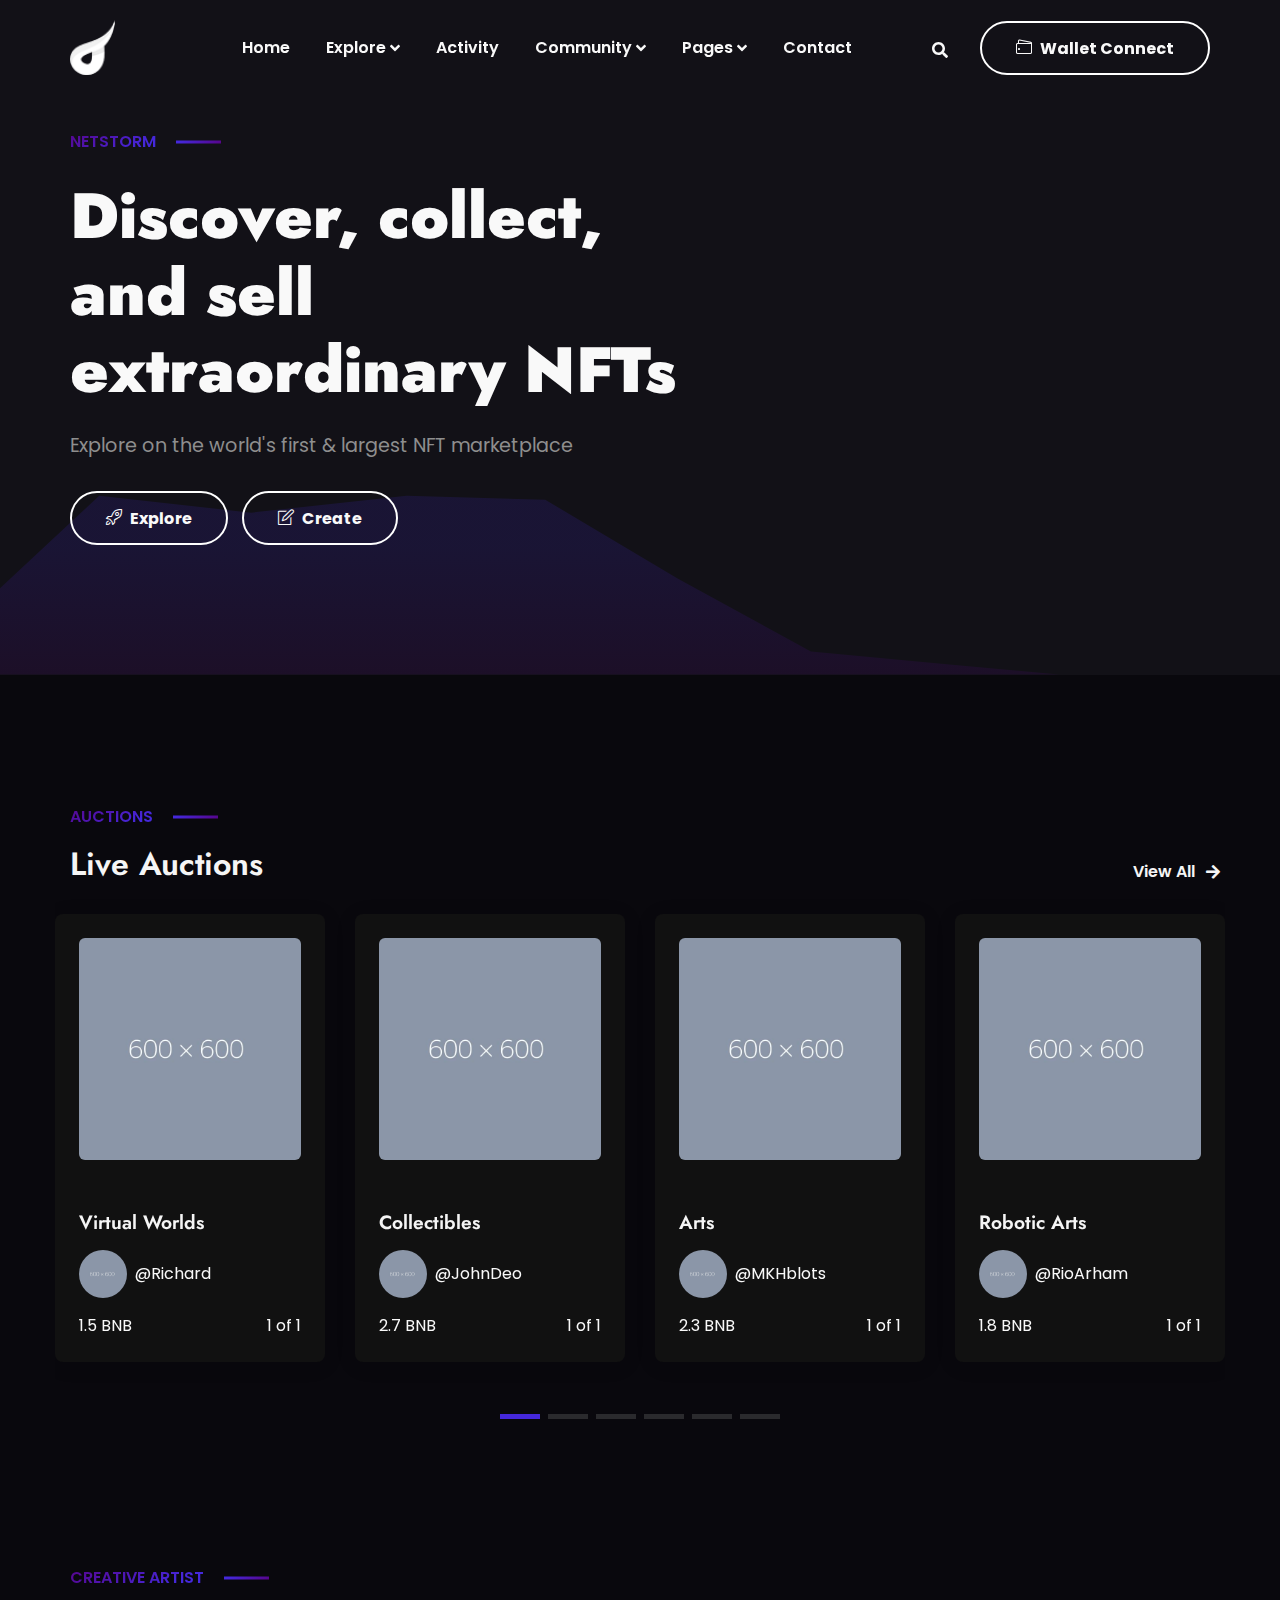
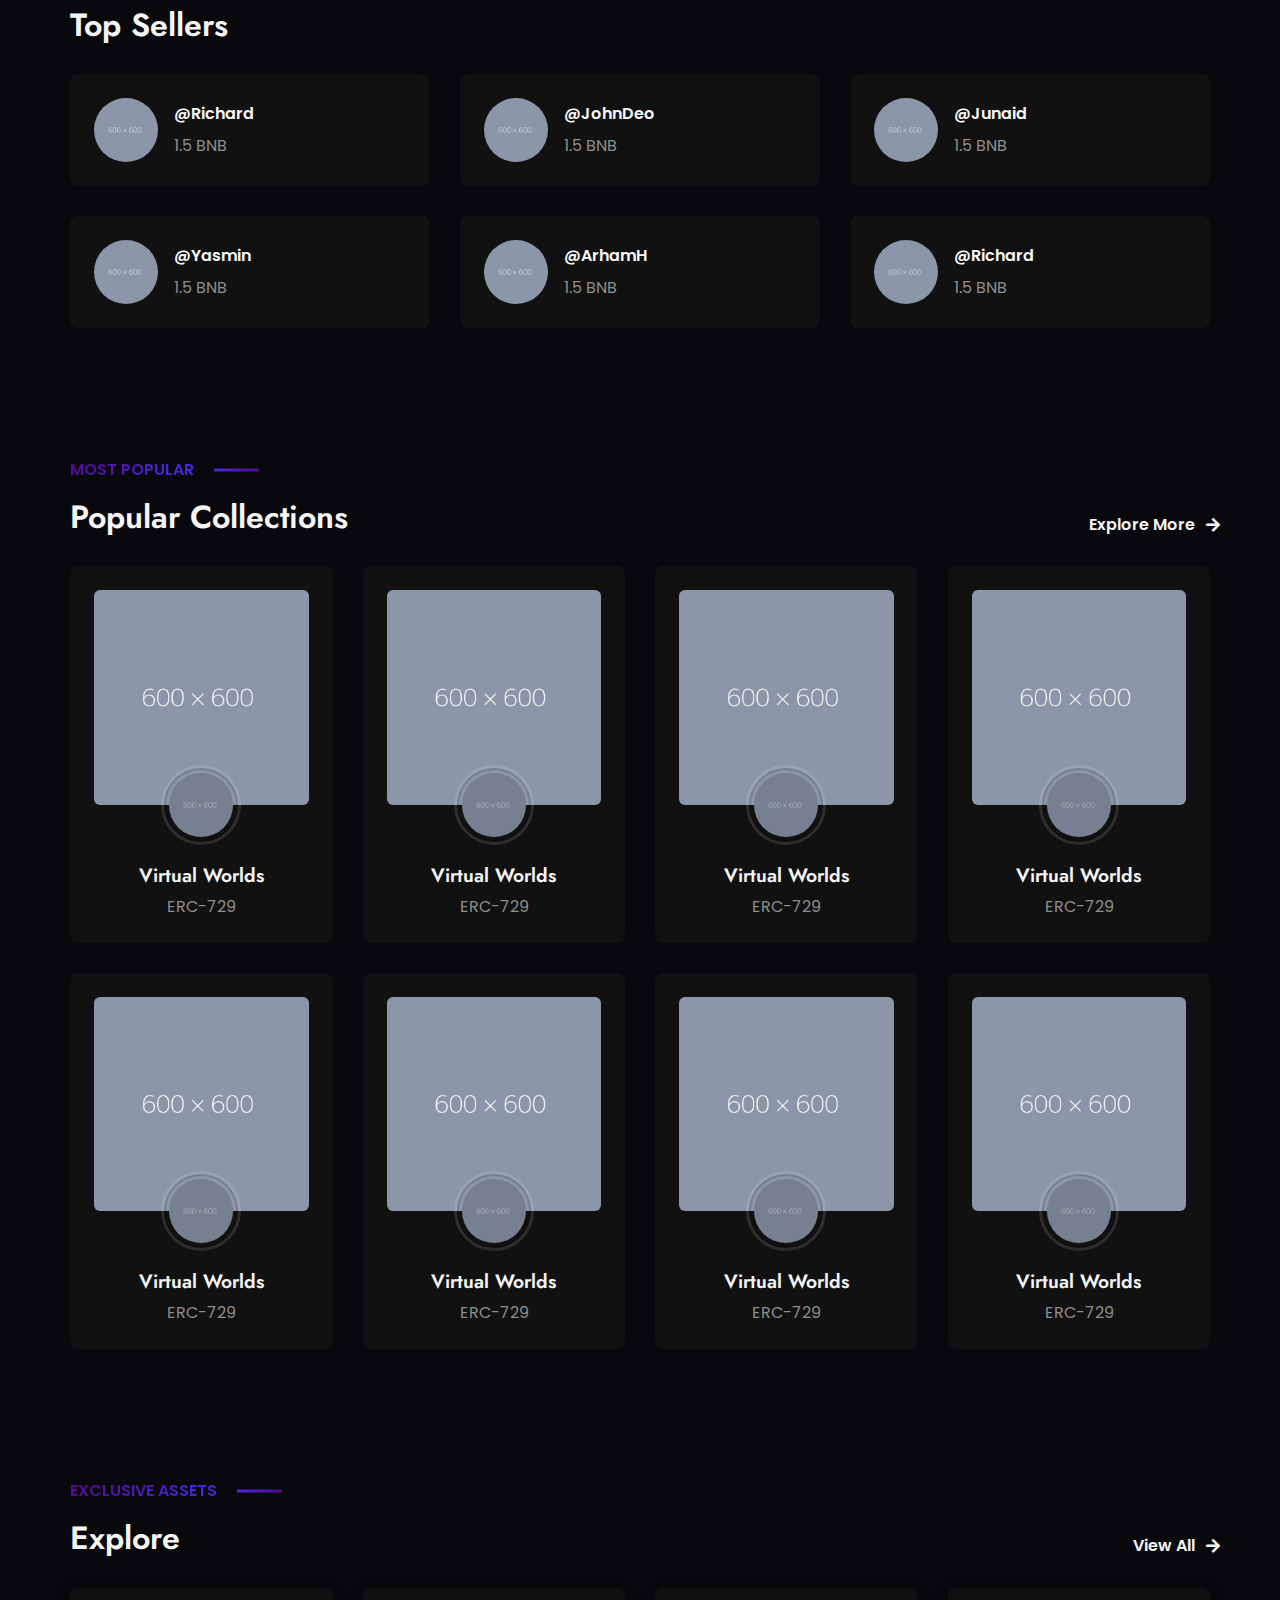
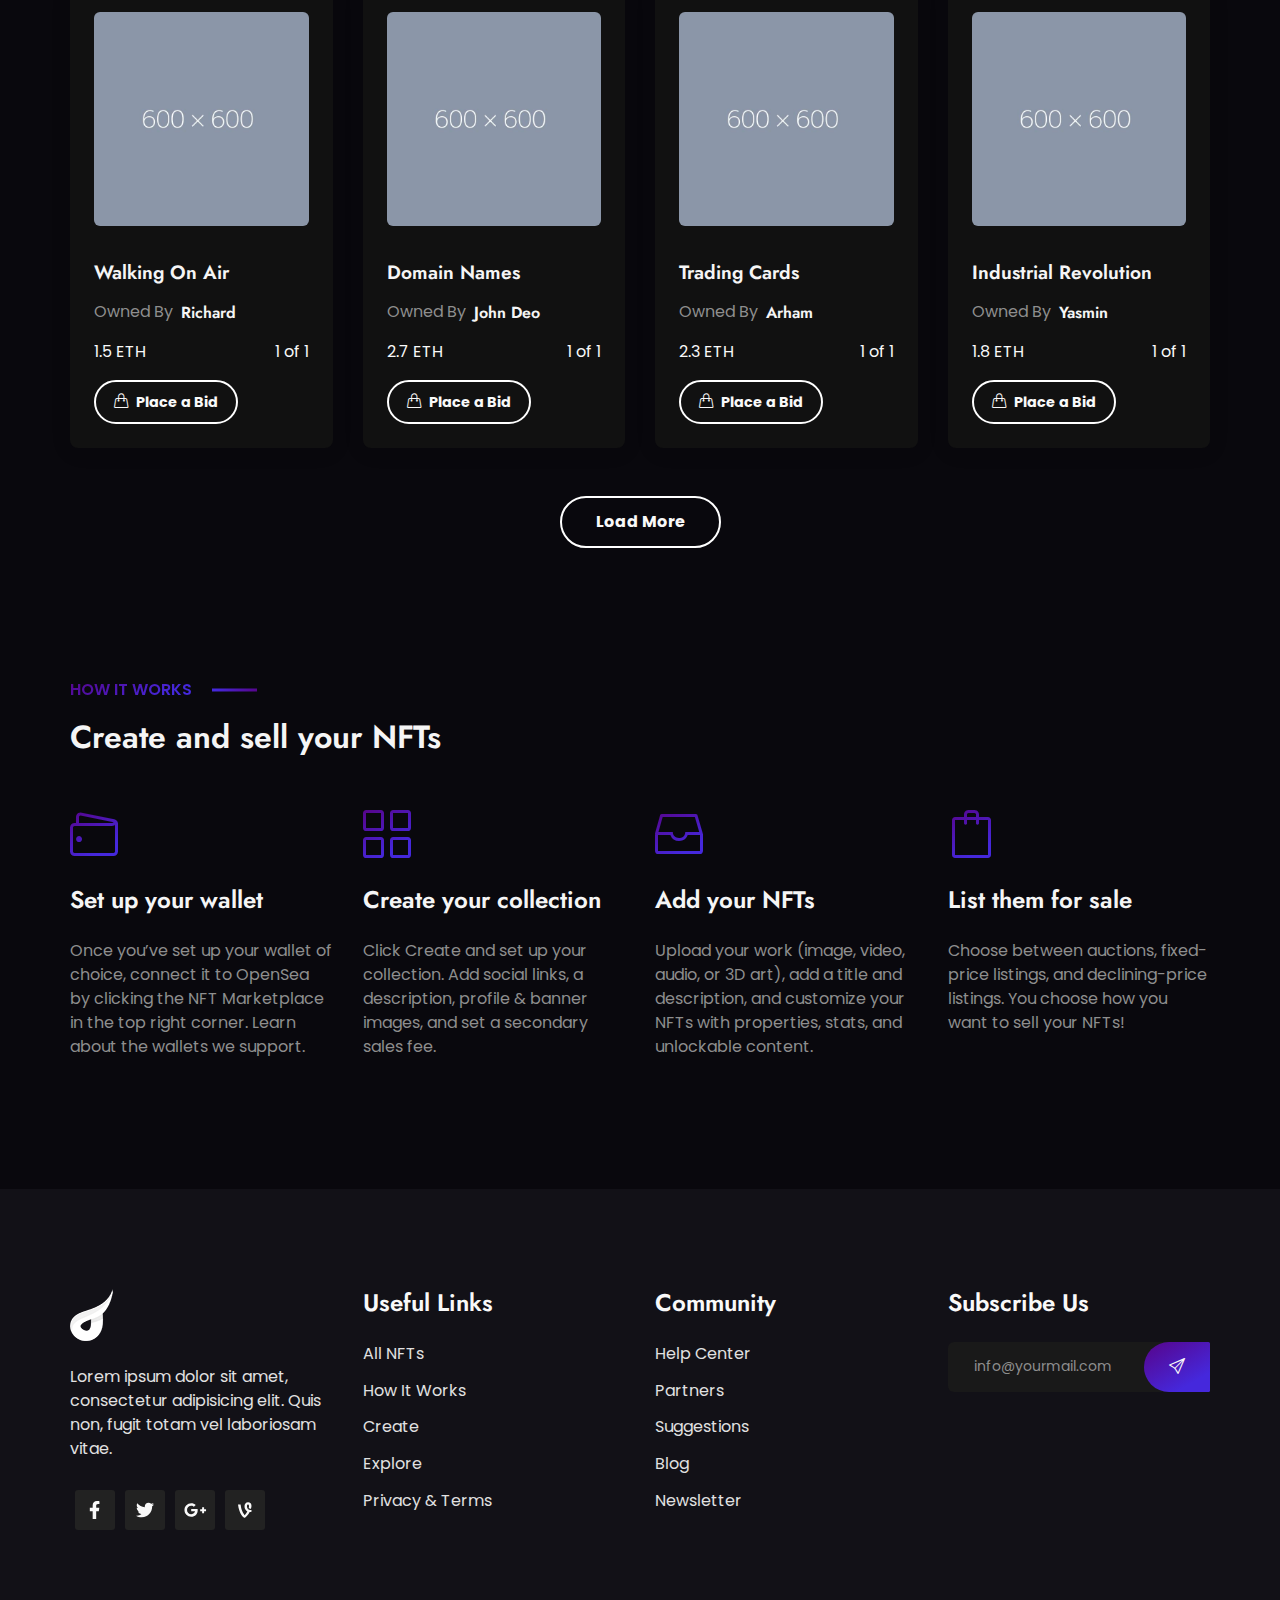
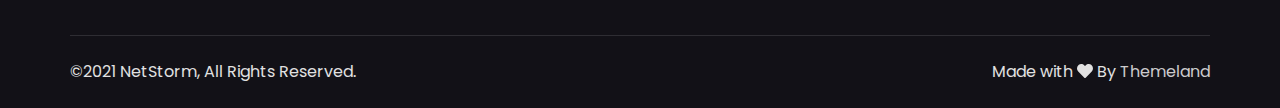
==== netstorm-template-v1.0/index.html @ 82326564 "init" ====
<!doctype html>
<html class="no-js" lang="en">

<head>
    <meta charset="UTF-8">
    <meta name="description" content="">
    <meta http-equiv="X-UA-Compatible" content="IE=edge">
    <meta name="viewport" content="width=device-width, initial-scale=1, shrink-to-fit=no">
    <!-- The above 4 meta tags *must* come first in the head; any other head content must come *after* these tags -->

    <!-- Title  -->
    <title>NetStorm - NFT Marketplace HTML Template</title>

    <!-- Favicon  -->
    <link rel="icon" href="assets/img/favicon.png">

    <!-- ***** All CSS Files ***** -->

    <!-- Style css -->
    <link rel="stylesheet" href="assets/css/style.css">

</head>

<body>
    <!--====== Preloader Area Start ======-->
    <div id="netstorm-preloader" class="netstorm-preloader">
        <!-- Preloader Animation -->
        <div class="preloader-animation">
            <!-- Spinner -->
            <div class="spinner"></div>
            <p class="fw-5 text-center text-uppercase">Loading</p>
        </div>
        <!-- Loader Animation -->
        <div class="loader-animation">
            <div class="row h-100">
                <!-- Single Loader -->
                <div class="col-3 single-loader p-0">
                    <div class="loader-bg"></div>
                </div>
                <!-- Single Loader -->
                <div class="col-3 single-loader p-0">
                    <div class="loader-bg"></div>
                </div>
                <!-- Single Loader -->
                <div class="col-3 single-loader p-0">
                    <div class="loader-bg"></div>
                </div>
                <!-- Single Loader -->
                <div class="col-3 single-loader p-0">
                    <div class="loader-bg"></div>
                </div>
            </div>
        </div>
    </div>
    <!--====== Preloader Area End ======-->

    <div class="main">
        <!-- ***** Header Start ***** -->
        <header id="header">
            <!-- Navbar -->
            <nav data-aos="zoom-out" data-aos-delay="800" class="navbar navbar-expand">
                <div class="container header">
                    <!-- Navbar Brand-->
                    <a class="navbar-brand" href="index.html">
                        <img class="navbar-brand-sticky" src="assets/img/logo/logo.png" alt="sticky brand-logo">
                    </a>
                    <div class="ml-auto"></div>
                    <!-- Navbar -->
                    <ul class="navbar-nav items mx-auto">
                        <li class="nav-item dropdown">
                            <a class="nav-link" href="index.html">Home</a>
                        </li>
                        <li class="nav-item dropdown">
                            <a class="nav-link" href="#">Explore <i class="fas fa-angle-down ml-1"></i></a>
                            <ul class="dropdown-menu">
                                <li class="nav-item"><a href="explore-1.html" class="nav-link">Explore Style 1</a></li>
                                <li class="nav-item"><a href="explore-2.html" class="nav-link">Explore Style 2</a></li>
                                <li class="nav-item"><a href="explore-3.html" class="nav-link">Explore Style 3</a></li>
                                <li class="nav-item"><a href="explore-4.html" class="nav-link">Explore Style 4</a></li>
                                <li class="nav-item"><a href="auctions.html" class="nav-link">Live Auctions</a></li>
                                <li class="nav-item"><a href="item-details.html" class="nav-link">Item Details</a></li>
                            </ul>
                        </li>
                        <li class="nav-item">
                            <a href="activity.html" class="nav-link">Activity</a>
                        </li>
                        <li class="nav-item dropdown">
                            <a class="nav-link" href="#">Community <i class="fas fa-angle-down ml-1"></i></a>
                            <ul class="dropdown-menu">
                                <li class="nav-item"><a href="blog.html" class="nav-link">Blog</a></li>
                                <li class="nav-item"><a href="blog-single.html" class="nav-link">Blog Single</a></li>
                                <li class="nav-item"><a href="help-center.html" class="nav-link">Help Center</a></li>
                            </ul>
                        </li>
                        <li class="nav-item dropdown">
                            <a class="nav-link" href="#">Pages <i class="fas fa-angle-down ml-1"></i></a>
                            <ul class="dropdown-menu">
                                <li class="nav-item"><a href="authors.html" class="nav-link">Authors</a></li>
                                <li class="nav-item"><a href="author.html" class="nav-link">Author</a></li>
                                <li class="nav-item"><a href="wallet-connect.html" class="nav-link">Wallet Connect</a></li>
                                <li class="nav-item"><a href="create.html" class="nav-link">Create</a></li>
                                <li class="nav-item"><a href="login.html" class="nav-link">Login</a></li>
                                <li class="nav-item"><a href="signup.html" class="nav-link">Signup</a></li>
                            </ul>
                        </li>
                        <li class="nav-item">
                            <a href="contact.html" class="nav-link">Contact</a>
                        </li>
                    </ul>
                    <!-- Navbar Icons -->
                    <ul class="navbar-nav icons">
                        <li class="nav-item">
                            <a href="#" class="nav-link" data-toggle="modal" data-target="#search">
                                <i class="fas fa-search"></i>
                            </a>
                        </li>
                    </ul>

                    <!-- Navbar Toggler -->
                    <ul class="navbar-nav toggle">
                        <li class="nav-item">
                            <a href="#" class="nav-link" data-toggle="modal" data-target="#menu">
                                <i class="fas fa-bars toggle-icon m-0"></i>
                            </a>
                        </li>
                    </ul>

                    <!-- Navbar Action Button -->
                    <ul class="navbar-nav action">
                        <li class="nav-item ml-3">
                            <a href="wallet-connect.html" class="btn ml-lg-auto btn-bordered-white"><i class="icon-wallet mr-md-2"></i>Wallet Connect</a>
                        </li>
                    </ul>
                </div>
            </nav>
        </header>
        <!-- ***** Header End ***** -->

        <!-- ***** Hero Area Start ***** -->
        <section class="hero-section">
            <div class="container">
                <div class="row">
                    <div class="col-12 col-md-6 col-lg-7">
                        <span>NetStorm</span>
                        <h1 class="mt-4">Discover, collect, and sell extraordinary NFTs</h1>
                        <p>Explore on the world's first & largest NFT marketplace</p>
                        <!-- Buttons -->
                        <div class="button-group">
                            <a class="btn btn-bordered-white" href="explore-1.html"><i class="icon-rocket mr-2"></i>Explore</a>
                            <a class="btn btn-bordered-white" href="create.html"><i class="icon-note mr-2"></i>Create</a>
                        </div>
                    </div>
                </div>
            </div>
            <!-- Shape -->
            <div class="shape">
                <svg xmlns="http://www.w3.org/2000/svg" viewBox="0 0 1440 465" version="1.1">
                    <defs>
                        <linearGradient x1="49.7965246%" y1="28.2355058%" x2="49.7778147%" y2="98.4657689%" id="linearGradient-1">
                            <stop stop-color="rgba(69,40,220, 0.15)" offset="0%" />
                            <stop stop-color="rgba(87,4,138, 0.15)" offset="100%" />
                        </linearGradient>
                    </defs>
                    <g id="Page-1" stroke="none" stroke-width="1" fill="none" fill-rule="evenodd">
                        <polygon points="" fill="url(#linearGradient-1)">
                            <animate id="graph-animation" xmlns="http://www.w3.org/2000/svg" dur="2s" repeatCount="" attributeName="points" values="0,464 0,464 111.6,464 282.5,464 457.4,464 613.4,464 762.3,464 912.3,464 1068.2,464 1191.2,464 1328.1,464 1440.1,464 1440.1,464 0,464; 0,464 0,367 111.6,323.3 282.5,373 457.4,423.8 613.4,464 762.3,464 912.3,464 1068.2,464 1191.2,464 1328.1,464 1440.1,464 1440.1,464 0,464; 0,464 0,367 111.6,263 282.5,336.6 457.4,363.5 613.4,414.4 762.3,464 912.3,464 1068.2,464 1191.2,464 1328.1,464 1440.1,464 1440.1,464 0,464; 0,464 0,367 111.6,263 282.5,282 457.4,323.3 613.4,340 762.3,425.6 912.3,464 1068.2,464 1191.2,464 1328.1,464 1440.1,464 1440.1,464 0,464; 0,464 0,367 111.6,263 282.5,282 457.4,263 613.4,290.4 762.3,368 912.3,446.4 1068.2,464 1191.2,464 1328.1,464 1440.1,464 1440.1,464 0,464; 0,464 0,367 111.6,263 282.5,282 457.4,263 613.4,216 762.3,329.6 912.3,420 1068.2,427.6 1191.2,464 1328.1,464 1440.1,464 1440.1,464 0,464; 0,464 0,367 111.6,263 282.5,282 457.4,263 613.4,216 762.3,272 912.3,402.4 1068.2,373 1191.2,412 1328.1,464 1440.1,464 1440.1,464 0,464; 0,464 0,367 111.6,263 282.5,282 457.4,263 613.4,216 762.3,272 912.3,376 1068.2,336.6 1191.2,334 1328.1,404 1440.1,464 1440.1,464 0,464; 0,464 0,367 111.6,263 282.5,282 457.4,263 613.4,216 762.3,272 912.3,376 1068.2,282 1191.2,282 1328.1,314 1440.1,372.8 1440.1,464 0,464; 0,464 0,367 111.6,263 282.5,282 457.4,263 613.4,216 762.3,272 912.3,376 1068.2,282 1191.2,204 1328.1,254 1440.1,236 1440.1,464 0,464; 0,464 0,367 111.6,263 282.5,282 457.4,263 613.4,216 762.3,272 912.3,376 1068.2,282 1191.2,204 1328.1,164 1440.1,144.79999999999998 1440.1,464 0,464; 0,464 0,367 111.6,263 282.5,282 457.4,263 613.4,216 762.3,272 912.3,376 1068.2,282 1191.2,204 1328.1,164 1440.1,8 1440.1,464 0,464;" fill="freeze" />
                        </polygon>
                    </g>
                </svg>
            </div>
		</section>
        <!-- ***** Hero Area End ***** -->

        <!-- ***** Live Auctions Area Start ***** -->
        <section class="live-auctions-area">
            <div class="container">
                <div class="row">
                    <div class="col-12">
                        <!-- Intro -->
                        <div class="intro d-flex justify-content-between align-items-end m-0">
                            <div class="intro-content">
                                <span>Auctions</span>
                                <h3 class="mt-3 mb-0">Live Auctions</h3>
                            </div>
                            <div class="intro-btn">
                                <a class="btn content-btn" href="auctions.html">View All</a>
                            </div>
                        </div>
                    </div>
                </div>
                <div class="auctions-slides">
                    <div class="swiper-container slider-mid items">
                        <div class="swiper-wrapper">
                            <!-- Single Slide -->
                            <div class="swiper-slide item">
                                <div class="card">
                                    <div class="image-over">
                                        <a href="item-details.html">
                                            <img class="card-img-top" src="assets/img/content/auction_1.jpg" alt="">
                                        </a>
                                    </div>
                                    <!-- Card Caption -->
                                    <div class="card-caption col-12 p-0">
                                        <!-- Card Body -->
                                        <div class="card-body">
                                            <div class="countdown-times mb-3">
                                                <div class='countdown d-flex justify-content-center' data-date="2021-12-09"></div>
                                            </div>
                                            <a href="item-details.html">
                                                <h5 class="mb-0">Virtual Worlds</h5>
                                            </a>
                                            <a class="seller d-flex align-items-center my-3" href="item-details.html">
                                                <img class="avatar-sm rounded-circle" src="assets/img/content/avatar_1.jpg" alt="">
                                                <span class="ml-2">@Richard</span>
                                            </a>
                                            <div class="card-bottom d-flex justify-content-between">
                                                <span>1.5 BNB</span>
                                                <span>1 of 1</span>
                                            </div>
                                        </div>
                                    </div>
                                </div>
                            </div>
                            <!-- Single Slide -->
                            <div class="swiper-slide item">
                                <div class="card">
                                    <div class="image-over">
                                        <a href="item-details.html">
                                            <img class="card-img-top" src="assets/img/content/auction_2.jpg" alt="">
                                        </a>
                                    </div>
                                    <!-- Card Caption -->
                                    <div class="card-caption col-12 p-0">
                                        <!-- Card Body -->
                                        <div class="card-body">
                                            <div class="countdown-times mb-3">
                                                <div class='countdown d-flex justify-content-center' data-date="2021-10-05"></div>
                                            </div>
                                            <a href="item-details.html">
                                                <h5 class="mb-0">Collectibles</h5>
                                            </a>
                                            <a class="seller d-flex align-items-center my-3" href="item-details.html">
                                                <img class="avatar-sm rounded-circle" src="assets/img/content/avatar_2.jpg" alt="">
                                                <span class="ml-2">@JohnDeo</span>
                                            </a>
                                            <div class="card-bottom d-flex justify-content-between">
                                                <span>2.7 BNB</span>
                                                <span>1 of 1</span>
                                            </div>
                                        </div>
                                    </div>
                                </div>
                            </div>
                            <!-- Single Slide -->
                            <div class="swiper-slide item">
                                <div class="card">
                                    <div class="image-over">
                                        <a href="item-details.html">
                                            <img class="card-img-top" src="assets/img/content/auction_3.jpg" alt="">
                                        </a>
                                    </div>
                                    <!-- Card Caption -->
                                    <div class="card-caption col-12 p-0">
                                        <!-- Card Body -->
                                        <div class="card-body">
                                            <div class="countdown-times mb-3">
                                                <div class='countdown d-flex justify-content-center' data-date="2021-09-15"></div>
                                            </div>
                                            <a href="item-details.html">
                                                <h5 class="mb-0">Arts</h5>
                                            </a>
                                            <a class="seller d-flex align-items-center my-3" href="item-details.html">
                                                <img class="avatar-sm rounded-circle" src="assets/img/content/avatar_3.jpg" alt="">
                                                <span class="ml-2">@MKHblots</span>
                                            </a>
                                            <div class="card-bottom d-flex justify-content-between">
                                                <span>2.3 BNB</span>
                                                <span>1 of 1</span>
                                            </div>
                                        </div>
                                    </div>
                                </div>
                            </div>
                            <!-- Single Slide -->
                            <div class="swiper-slide item">
                                <div class="card">
                                    <div class="image-over">
                                        <a href="item-details.html">
                                            <img class="card-img-top" src="assets/img/content/auction_4.jpg" alt="">
                                        </a>
                                    </div>
                                    <!-- Card Caption -->
                                    <div class="card-caption col-12 p-0">
                                        <!-- Card Body -->
                                        <div class="card-body">
                                            <div class="countdown-times mb-3">
                                                <div class='countdown d-flex justify-content-center' data-date="2021-12-29"></div>
                                            </div>
                                            <a href="item-details.html">
                                                <h5 class="mb-0">Robotic Arts</h5>
                                            </a>
                                            <a class="seller d-flex align-items-center my-3" href="item-details.html">
                                                <img class="avatar-sm rounded-circle" src="assets/img/content/avatar_4.jpg" alt="">
                                                <span class="ml-2">@RioArham</span>
                                            </a>
                                            <div class="card-bottom d-flex justify-content-between">
                                                <span>1.8 BNB</span>
                                                <span>1 of 1</span>
                                            </div>
                                        </div>
                                    </div>
                                </div>
                            </div>
                            <!-- Single Slide -->
                            <div class="swiper-slide item">
                                <div class="card">
                                    <div class="image-over">
                                        <a href="item-details.html">
                                            <img class="card-img-top" src="assets/img/content/auction_5.jpg" alt="">
                                        </a>
                                    </div>
                                    <!-- Card Caption -->
                                    <div class="card-caption col-12 p-0">
                                        <!-- Card Body -->
                                        <div class="card-body">
                                            <div class="countdown-times mb-3">
                                                <div class='countdown d-flex justify-content-center' data-date="2022-01-24"></div>
                                            </div>
                                            <a href="item-details.html">
                                                <h5 class="mb-0">Design Illusions</h5>
                                            </a>
                                            <a class="seller d-flex align-items-center my-3" href="item-details.html">
                                                <img class="avatar-sm rounded-circle" src="assets/img/content/avatar_5.jpg" alt="">
                                                <span class="ml-2">@ArtNox</span>
                                            </a>
                                            <div class="card-bottom d-flex justify-content-between">
                                                <span>1.7 BNB</span>
                                                <span>1 of 1</span>
                                            </div>
                                        </div>
                                    </div>
                                </div>
                            </div>
                            <!-- Single Slide -->
                            <div class="swiper-slide item">
                                <div class="card">
                                    <div class="image-over">
                                        <a href="item-details.html">
                                            <img class="card-img-top" src="assets/img/content/auction_6.jpg" alt="">
                                        </a>
                                    </div>
                                    <!-- Card Caption -->
                                    <div class="card-caption col-12 p-0">
                                        <!-- Card Body -->
                                        <div class="card-body">
                                            <div class="countdown-times mb-3">
                                                <div class='countdown d-flex justify-content-center' data-date="2022-03-30"></div>
                                            </div>
                                            <a href="item-details.html">
                                                <h5 class="mb-0">Design Illusions</h5>
                                            </a>
                                            <a class="seller d-flex align-items-center my-3" href="item-details.html">
                                                <img class="avatar-sm rounded-circle" src="assets/img/content/avatar_6.jpg" alt="">
                                                <span class="ml-2">@ArtNox</span>
                                            </a>
                                            <div class="card-bottom d-flex justify-content-between">
                                                <span>1.7 BNB</span>
                                                <span>1 of 1</span>
                                            </div>
                                        </div>
                                    </div>
                                </div>
                            </div>
                        </div>
                        <div class="swiper-pagination"></div>
                    </div>
                </div>
            </div>
        </section>
        <!-- ***** Live Auctions Area End ***** -->

        <!-- ***** Top Sellers Area Start ***** -->
        <section class="top-seller-area p-0">
            <div class="container">
                <div class="row">
                    <div class="col-12">
                        <!-- Intro -->
                        <div class="intro m-0">
                            <div class="intro-content">
                                <span>Creative Artist</span>
                                <h3 class="mt-3 mb-0">Top Sellers</h3>
                            </div>
                        </div>
                    </div>
                </div>
                <div class="row items">
                    <div class="col-12 col-sm-6 col-lg-4 item">
                        <!-- Single Seller -->
                        <div class="card no-hover">
                            <div class="single-seller d-flex align-items-center">
                                <a href="author.html">
                                    <img class="avatar-md rounded-circle" src="assets/img/content/avatar_1.jpg" alt="">
                                </a>
                                <!-- Seller Info -->
                                <div class="seller-info ml-3">
                                    <a class="seller mb-2" href="author.html">@Richard</a>
                                    <span>1.5 BNB</span>
                                </div>
                            </div>
                        </div>
                    </div>
                    <div class="col-12 col-sm-6 col-lg-4 item">
                        <!-- Single Seller -->
                        <div class="card no-hover">
                            <div class="single-seller d-flex align-items-center">
                                <a href="author.html">
                                    <img class="avatar-md rounded-circle" src="assets/img/content/avatar_2.jpg" alt="">
                                </a>
                                <!-- Seller Info -->
                                <div class="seller-info ml-3">
                                    <a class="seller mb-2" href="author.html">@JohnDeo</a>
                                    <span>1.5 BNB</span>
                                </div>
                            </div>
                        </div>
                    </div>
                    <div class="col-12 col-sm-6 col-lg-4 item">
                        <!-- Single Seller -->
                        <div class="card no-hover">
                            <div class="single-seller d-flex align-items-center">
                                <a href="author.html">
                                    <img class="avatar-md rounded-circle" src="assets/img/content/avatar_3.jpg" alt="">
                                </a>
                                <!-- Seller Info -->
                                <div class="seller-info ml-3">
                                    <a class="seller mb-2" href="author.html">@Junaid</a>
                                    <span>1.5 BNB</span>
                                </div>
                            </div>
                        </div>
                    </div>
                    <div class="col-12 col-sm-6 col-lg-4 item">
                        <!-- Single Seller -->
                        <div class="card no-hover">
                            <div class="single-seller d-flex align-items-center">
                                <a href="author.html">
                                    <img class="avatar-md rounded-circle" src="assets/img/content/avatar_4.jpg" alt="">
                                </a>
                                <!-- Seller Info -->
                                <div class="seller-info ml-3">
                                    <a class="seller mb-2" href="author.html">@Yasmin</a>
                                    <span>1.5 BNB</span>
                                </div>
                            </div>
                        </div>
                    </div>
                    <div class="col-12 col-sm-6 col-lg-4 item">
                        <!-- Single Seller -->
                        <div class="card no-hover">
                            <div class="single-seller d-flex align-items-center">
                                <a href="author.html">
                                    <img class="avatar-md rounded-circle" src="assets/img/content/avatar_5.jpg" alt="">
                                </a>
                                <!-- Seller Info -->
                                <div class="seller-info ml-3">
                                    <a class="seller mb-2" href="author.html">@ArhamH</a>
                                    <span>1.5 BNB</span>
                                </div>
                            </div>
                        </div>
                    </div>
                    <div class="col-12 col-sm-6 col-lg-4 item">
                        <!-- Single Seller -->
                        <div class="card no-hover">
                            <div class="single-seller d-flex align-items-center">
                                <a href="author.html">
                                    <img class="avatar-md rounded-circle" src="assets/img/content/avatar_6.jpg" alt="">
                                </a>
                                <!-- Seller Info -->
                                <div class="seller-info ml-3">
                                    <a class="seller mb-2" href="author.html">@Richard</a>
                                    <span>1.5 BNB</span>
                                </div>
                            </div>
                        </div>
                    </div>
                </div>
            </div>
        </section>
        <!-- ***** Top Sellers Area End ***** -->

        <!-- ***** Popular Collections Area Start ***** -->
        <section class="popular-collections-area">
            <div class="container">
                <div class="row">
                    <div class="col-12">
                        <!-- Intro -->
                        <div class="intro d-flex justify-content-between align-items-end m-0">
                            <div class="intro-content">
                                <span>Most Popular</span>
                                <h3 class="mt-3 mb-0">Popular Collections</h3>
                            </div>
                            <div class="intro-btn">
                                <a class="btn content-btn text-left" href="explore-2.html">Explore More</a>
                            </div>
                        </div>
                    </div>
                </div>
                <div class="row items">
                    <div class="col-12 col-sm-6 col-lg-3 item">
                        <div class="card no-hover text-center">
                            <div class="image-over">
                                <a href="item-details.html">
                                    <img class="card-img-top" src="assets/img/content/auction_1.jpg" alt="">
                                </a>
                                <!-- Seller -->
                                <a class="seller" href="item-details.html">
                                    <div class="seller-thumb avatar-lg">
                                        <img class="rounded-circle" src="assets/img/content/avatar_1.jpg" alt="">
                                    </div>
                                </a>
                            </div>
                            <!-- Card Caption -->
                            <div class="card-caption col-12 p-0">
                                <!-- Card Body -->
                                <div class="card-body mt-4">
                                    <a href="item-details.html">
                                        <h5 class="mb-2">Virtual Worlds</h5>
                                    </a>
                                    <span>ERC-729</span>
                                </div>
                            </div>
                        </div>
                    </div>
                    <div class="col-12 col-sm-6 col-lg-3 item">
                        <div class="card no-hover text-center">
                            <div class="image-over">
                                <a href="item-details.html">
                                    <img class="card-img-top" src="assets/img/content/auction_2.jpg" alt="">
                                </a>
                                <!-- Seller -->
                                <a class="seller" href="item-details.html">
                                    <div class="seller-thumb avatar-lg">
                                        <img class="rounded-circle" src="assets/img/content/avatar_2.jpg" alt="">
                                    </div>
                                </a>
                            </div>
                            <!-- Card Caption -->
                            <div class="card-caption col-12 p-0">
                                <!-- Card Body -->
                                <div class="card-body mt-4">
                                    <a href="item-details.html">
                                        <h5 class="mb-2">Virtual Worlds</h5>
                                    </a>
                                    <span>ERC-729</span>
                                </div>
                            </div>
                        </div>
                    </div>
                    <div class="col-12 col-sm-6 col-lg-3 item">
                        <div class="card no-hover text-center">
                            <div class="image-over">
                                <a href="item-details.html">
                                    <img class="card-img-top" src="assets/img/content/auction_3.jpg" alt="">
                                </a>
                                <!-- Seller -->
                                <a class="seller" href="item-details.html">
                                    <div class="seller-thumb avatar-lg">
                                        <img class="rounded-circle" src="assets/img/content/avatar_3.jpg" alt="">
                                    </div>
                                </a>
                            </div>
                            <!-- Card Caption -->
                            <div class="card-caption col-12 p-0">
                                <!-- Card Body -->
                                <div class="card-body mt-4">
                                    <a href="item-details.html">
                                        <h5 class="mb-2">Virtual Worlds</h5>
                                    </a>
                                    <span>ERC-729</span>
                                </div>
                            </div>
                        </div>
                    </div>
                    <div class="col-12 col-sm-6 col-lg-3 item">
                        <div class="card no-hover text-center">
                            <div class="image-over">
                                <a href="item-details.html">
                                    <img class="card-img-top" src="assets/img/content/auction_4.jpg" alt="">
                                </a>
                                <!-- Seller -->
                                <a class="seller" href="item-details.html">
                                    <div class="seller-thumb avatar-lg">
                                        <img class="rounded-circle" src="assets/img/content/avatar_4.jpg" alt="">
                                    </div>
                                </a>
                            </div>
                            <!-- Card Caption -->
                            <div class="card-caption col-12 p-0">
                                <!-- Card Body -->
                                <div class="card-body mt-4">
                                    <a href="item-details.html">
                                        <h5 class="mb-2">Virtual Worlds</h5>
                                    </a>
                                    <span>ERC-729</span>
                                </div>
                            </div>
                        </div>
                    </div>
                    <div class="col-12 col-sm-6 col-lg-3 item">
                        <div class="card no-hover text-center">
                            <div class="image-over">
                                <a href="item-details.html">
                                    <img class="card-img-top" src="assets/img/content/auction_5.jpg" alt="">
                                </a>
                                <!-- Seller -->
                                <a class="seller" href="item-details.html">
                                    <div class="seller-thumb avatar-lg">
                                        <img class="rounded-circle" src="assets/img/content/avatar_5.jpg" alt="">
                                    </div>
                                </a>
                            </div>
                            <!-- Card Caption -->
                            <div class="card-caption col-12 p-0">
                                <!-- Card Body -->
                                <div class="card-body mt-4">
                                    <a href="item-details.html">
                                        <h5 class="mb-2">Virtual Worlds</h5>
                                    </a>
                                    <span>ERC-729</span>
                                </div>
                            </div>
                        </div>
                    </div>
                    <div class="col-12 col-sm-6 col-lg-3 item">
                        <div class="card no-hover text-center">
                            <div class="image-over">
                                <a href="item-details.html">
                                    <img class="card-img-top" src="assets/img/content/auction_6.jpg" alt="">
                                </a>
                                <!-- Seller -->
                                <a class="seller" href="item-details.html">
                                    <div class="seller-thumb avatar-lg">
                                        <img class="rounded-circle" src="assets/img/content/avatar_6.jpg" alt="">
                                    </div>
                                </a>
                            </div>
                            <!-- Card Caption -->
                            <div class="card-caption col-12 p-0">
                                <!-- Card Body -->
                                <div class="card-body mt-4">
                                    <a href="item-details.html">
                                        <h5 class="mb-2">Virtual Worlds</h5>
                                    </a>
                                    <span>ERC-729</span>
                                </div>
                            </div>
                        </div>
                    </div>
                    <div class="col-12 col-sm-6 col-lg-3 item">
                        <div class="card no-hover text-center">
                            <div class="image-over">
                                <a href="item-details.html">
                                    <img class="card-img-top" src="assets/img/content/auction_1.jpg" alt="">
                                </a>
                                <!-- Seller -->
                                <a class="seller" href="item-details.html">
                                    <div class="seller-thumb avatar-lg">
                                        <img class="rounded-circle" src="assets/img/content/avatar_7.jpg" alt="">
                                    </div>
                                </a>
                            </div>
                            <!-- Card Caption -->
                            <div class="card-caption col-12 p-0">
                                <!-- Card Body -->
                                <div class="card-body mt-4">
                                    <a href="item-details.html">
                                        <h5 class="mb-2">Virtual Worlds</h5>
                                    </a>
                                    <span>ERC-729</span>
                                </div>
                            </div>
                        </div>
                    </div>
                    <div class="col-12 col-sm-6 col-lg-3 item">
                        <div class="card no-hover text-center">
                            <div class="image-over">
                                <a href="item-details.html">
                                    <img class="card-img-top" src="assets/img/content/auction_2.jpg" alt="">
                                </a>
                                <!-- Seller -->
                                <a class="seller" href="item-details.html">
                                    <div class="seller-thumb avatar-lg">
                                        <img class="rounded-circle" src="assets/img/content/avatar_8.jpg" alt="">
                                    </div>
                                </a>
                            </div>
                            <!-- Card Caption -->
                            <div class="card-caption col-12 p-0">
                                <!-- Card Body -->
                                <div class="card-body mt-4">
                                    <a href="item-details.html">
                                        <h5 class="mb-2">Virtual Worlds</h5>
                                    </a>
                                    <span>ERC-729</span>
                                </div>
                            </div>
                        </div>
                    </div>
                </div>
            </div>
        </section>
        <!-- ***** Popular Collections Area End ***** -->

        <!-- ***** Explore Area Start ***** -->
        <section class="explore-area load-more p-0">
            <div class="container">
                <div class="row">
                    <div class="col-12">
                        <!-- Intro -->
                        <div class="intro d-flex justify-content-between align-items-end m-0">
                            <div class="intro-content">
                                <span>Exclusive Assets</span>
                                <h3 class="mt-3 mb-0">Explore</h3>
                            </div>
                            <div class="intro-btn">
                                <a class="btn content-btn" href="explore-3.html">View All</a>
                            </div>
                        </div>
                    </div>
                </div>
                <div class="row items">
                    <div class="col-12 col-sm-6 col-lg-3 item">
                        <div class="card">
                            <div class="image-over">
                                <a href="item-details.html">
                                    <img class="card-img-top" src="assets/img/content/auction_1.jpg" alt="">
                                </a>
                            </div>
                            <!-- Card Caption -->
                            <div class="card-caption col-12 p-0">
                                <!-- Card Body -->
                                <div class="card-body">
                                    <a href="item-details.html">
                                        <h5 class="mb-0">Walking On Air</h5>
                                    </a>
                                    <div class="seller d-flex align-items-center my-3">
                                        <span>Owned By</span>
                                        <a href="author.html">
                                            <h6 class="ml-2 mb-0">Richard</h6>
                                        </a>
                                    </div>
                                    <div class="card-bottom d-flex justify-content-between">
                                        <span>1.5 ETH</span>
                                        <span>1 of 1</span>
                                    </div>
                                    <a class="btn btn-bordered-white btn-smaller mt-3" href="login.html"><i class="icon-handbag mr-2"></i>Place a Bid</a>
                                </div>
                            </div>
                        </div>
                    </div>
                    <div class="col-12 col-sm-6 col-lg-3 item">
                        <div class="card">
                            <div class="image-over">
                                <a href="item-details.html">
                                    <img class="card-img-top" src="assets/img/content/auction_2.jpg" alt="">
                                </a>
                            </div>
                            <!-- Card Caption -->
                            <div class="card-caption col-12 p-0">
                                <!-- Card Body -->
                                <div class="card-body">
                                    <a href="item-details.html">
                                        <h5 class="mb-0">Domain Names</h5>
                                    </a>
                                    <div class="seller d-flex align-items-center my-3">
                                        <span>Owned By</span>
                                        <a href="author.html">
                                            <h6 class="ml-2 mb-0">John Deo</h6>
                                        </a>
                                    </div>
                                    <div class="card-bottom d-flex justify-content-between">
                                        <span>2.7 ETH</span>
                                        <span>1 of 1</span>
                                    </div>
                                    <a class="btn btn-bordered-white btn-smaller mt-3" href="login.html"><i class="icon-handbag mr-2"></i>Place a Bid</a>
                                </div>
                            </div>
                        </div>
                    </div>
                    <div class="col-12 col-sm-6 col-lg-3 item">
                        <div class="card">
                            <div class="image-over">
                                <a href="item-details.html">
                                    <img class="card-img-top" src="assets/img/content/auction_3.jpg" alt="">
                                </a>
                            </div>
                            <!-- Card Caption -->
                            <div class="card-caption col-12 p-0">
                                <!-- Card Body -->
                                <div class="card-body">
                                    <a href="item-details.html">
                                        <h5 class="mb-0">Trading Cards</h5>
                                    </a>
                                    <div class="seller d-flex align-items-center my-3">
                                        <span>Owned By</span>
                                        <a href="author.html">
                                            <h6 class="ml-2 mb-0">Arham</h6>
                                        </a>
                                    </div>
                                    <div class="card-bottom d-flex justify-content-between">
                                        <span>2.3 ETH</span>
                                        <span>1 of 1</span>
                                    </div>
                                    <a class="btn btn-bordered-white btn-smaller mt-3" href="login.html"><i class="icon-handbag mr-2"></i>Place a Bid</a>
                                </div>
                            </div>
                        </div>
                    </div>
                    <div class="col-12 col-sm-6 col-lg-3 item">
                        <div class="card">
                            <div class="image-over">
                                <a href="item-details.html">
                                    <img class="card-img-top" src="assets/img/content/auction_4.jpg" alt="">
                                </a>
                            </div>
                            <!-- Card Caption -->
                            <div class="card-caption col-12 p-0">
                                <!-- Card Body -->
                                <div class="card-body">
                                    <a href="item-details.html">
                                        <h5 class="mb-0">Industrial Revolution</h5>
                                    </a>
                                    <div class="seller d-flex align-items-center my-3">
                                        <span>Owned By</span>
                                        <a href="author.html">
                                            <h6 class="ml-2 mb-0">Yasmin</h6>
                                        </a>
                                    </div>
                                    <div class="card-bottom d-flex justify-content-between">
                                        <span>1.8 ETH</span>
                                        <span>1 of 1</span>
                                    </div>
                                    <a class="btn btn-bordered-white btn-smaller mt-3" href="login.html"><i class="icon-handbag mr-2"></i>Place a Bid</a>
                                </div>
                            </div>
                        </div>
                    </div>
                    <div class="col-12 col-sm-6 col-lg-3 item">
                        <div class="card">
                            <div class="image-over">
                                <a href="item-details.html">
                                    <img class="card-img-top" src="assets/img/content/auction_5.jpg" alt="">
                                </a>
                            </div>
                            <!-- Card Caption -->
                            <div class="card-caption col-12 p-0">
                                <!-- Card Body -->
                                <div class="card-body">
                                    <a href="item-details.html">
                                        <h5 class="mb-0">Utility</h5>
                                    </a>
                                    <div class="seller d-flex align-items-center my-3">
                                        <span>Owned By</span>
                                        <a href="author.html">
                                            <h6 class="ml-2 mb-0">Junaid</h6>
                                        </a>
                                    </div>
                                    <div class="card-bottom d-flex justify-content-between">
                                        <span>1.7 ETH</span>
                                        <span>1 of 1</span>
                                    </div>
                                    <a class="btn btn-bordered-white btn-smaller mt-3" href="login.html"><i class="icon-handbag mr-2"></i>Place a Bid</a>
                                </div>
                            </div>
                        </div>
                    </div>
                    <div class="col-12 col-sm-6 col-lg-3 item">
                        <div class="card">
                            <div class="image-over">
                                <a href="item-details.html">
                                    <img class="card-img-top" src="assets/img/content/auction_6.jpg" alt="">
                                </a>
                            </div>
                            <!-- Card Caption -->
                            <div class="card-caption col-12 p-0">
                                <!-- Card Body -->
                                <div class="card-body">
                                    <a href="item-details.html">
                                        <h5 class="mb-0">Sports</h5>
                                    </a>
                                    <div class="seller d-flex align-items-center my-3">
                                        <span>Owned By</span>
                                        <a href="author.html">
                                            <h6 class="ml-2 mb-0">ArtNox</h6>
                                        </a>
                                    </div>
                                    <div class="card-bottom d-flex justify-content-between">
                                        <span>1.7 ETH</span>
                                        <span>1 of 1</span>
                                    </div>
                                    <a class="btn btn-bordered-white btn-smaller mt-3" href="login.html"><i class="icon-handbag mr-2"></i>Place a Bid</a>
                                </div>
                            </div>
                        </div>
                    </div>
                    <div class="col-12 col-sm-6 col-lg-3 item">
                        <div class="card">
                            <div class="image-over">
                                <a href="item-details.html">
                                    <img class="card-img-top" src="assets/img/content/auction_7.jpg" alt="">
                                </a>
                            </div>
                            <!-- Card Caption -->
                            <div class="card-caption col-12 p-0">
                                <!-- Card Body -->
                                <div class="card-body">
                                    <a href="item-details.html">
                                        <h5 class="mb-0">Cartoon Heroes</h5>
                                    </a>
                                    <div class="seller d-flex align-items-center my-3">
                                        <span>Owned By</span>
                                        <a href="author.html">
                                            <h6 class="ml-2 mb-0">Junaid</h6>
                                        </a>
                                    </div>
                                    <div class="card-bottom d-flex justify-content-between">
                                        <span>3.2 ETH</span>
                                        <span>1 of 1</span>
                                    </div>
                                    <a class="btn btn-bordered-white btn-smaller mt-3" href="login.html"><i class="icon-handbag mr-2"></i>Place a Bid</a>
                                </div>
                            </div>
                        </div>
                    </div>
                    <div class="col-12 col-sm-6 col-lg-3 item">
                        <div class="card">
                            <div class="image-over">
                                <a href="item-details.html">
                                    <img class="card-img-top" src="assets/img/content/auction_8.jpg" alt="">
                                </a>
                            </div>
                            <!-- Card Caption -->
                            <div class="card-caption col-12 p-0">
                                <!-- Card Body -->
                                <div class="card-body">
                                    <a href="item-details.html">
                                        <h5 class="mb-0">Gaming Chair</h5>
                                    </a>
                                    <div class="seller d-flex align-items-center my-3">
                                        <span>Owned By</span>
                                        <a href="author.html">
                                            <h6 class="ml-2 mb-0">Johnson</h6>
                                        </a>
                                    </div>
                                    <div class="card-bottom d-flex justify-content-between">
                                        <span>0.69 ETH</span>
                                        <span>1 of 1</span>
                                    </div>
                                    <a class="btn btn-bordered-white btn-smaller mt-3" href="login.html"><i class="icon-handbag mr-2"></i>Place a Bid</a>
                                </div>
                            </div>
                        </div>
                    </div>
                    <div class="col-12 col-sm-6 col-lg-3 item">
                        <div class="card">
                            <div class="image-over">
                                <a href="item-details.html">
                                    <img class="card-img-top" src="assets/img/content/auction_9.jpg" alt="">
                                </a>
                            </div>
                            <!-- Card Caption -->
                            <div class="card-caption col-12 p-0">
                                <!-- Card Body -->
                                <div class="card-body">
                                    <a href="item-details.html">
                                        <h5 class="mb-0">Utility</h5>
                                    </a>
                                    <div class="seller d-flex align-items-center my-3">
                                        <span>Owned By</span>
                                        <a href="author.html">
                                            <h6 class="ml-2 mb-0">Junaid</h6>
                                        </a>
                                    </div>
                                    <div class="card-bottom d-flex justify-content-between">
                                        <span>1.7 ETH</span>
                                        <span>1 of 1</span>
                                    </div>
                                    <a class="btn btn-bordered-white btn-smaller mt-3" href="login.html"><i class="icon-handbag mr-2"></i>Place a Bid</a>
                                </div>
                            </div>
                        </div>
                    </div>
                    <div class="col-12 col-sm-6 col-lg-3 item">
                        <div class="card">
                            <div class="image-over">
                                <a href="item-details.html">
                                    <img class="card-img-top" src="assets/img/content/auction_10.jpg" alt="">
                                </a>
                            </div>
                            <!-- Card Caption -->
                            <div class="card-caption col-12 p-0">
                                <!-- Card Body -->
                                <div class="card-body">
                                    <a href="item-details.html">
                                        <h5 class="mb-0">Sports</h5>
                                    </a>
                                    <div class="seller d-flex align-items-center my-3">
                                        <span>Owned By</span>
                                        <a href="author.html">
                                            <h6 class="ml-2 mb-0">ArtNox</h6>
                                        </a>
                                    </div>
                                    <div class="card-bottom d-flex justify-content-between">
                                        <span>1.7 ETH</span>
                                        <span>1 of 1</span>
                                    </div>
                                    <a class="btn btn-bordered-white btn-smaller mt-3" href="login.html"><i class="icon-handbag mr-2"></i>Place a Bid</a>
                                </div>
                            </div>
                        </div>
                    </div>
                    <div class="col-12 col-sm-6 col-lg-3 item">
                        <div class="card">
                            <div class="image-over">
                                <a href="item-details.html">
                                    <img class="card-img-top" src="assets/img/content/auction_11.jpg" alt="">
                                </a>
                            </div>
                            <!-- Card Caption -->
                            <div class="card-caption col-12 p-0">
                                <!-- Card Body -->
                                <div class="card-body">
                                    <a href="item-details.html">
                                        <h5 class="mb-0">Cartoon Heroes</h5>
                                    </a>
                                    <div class="seller d-flex align-items-center my-3">
                                        <span>Owned By</span>
                                        <a href="author.html">
                                            <h6 class="ml-2 mb-0">Junaid</h6>
                                        </a>
                                    </div>
                                    <div class="card-bottom d-flex justify-content-between">
                                        <span>3.2 ETH</span>
                                        <span>1 of 1</span>
                                    </div>
                                    <a class="btn btn-bordered-white btn-smaller mt-3" href="item-details.html"><i class="icon-handbag mr-2"></i>Place a Bid</a>
                                </div>
                            </div>
                        </div>
                    </div>
                    <div class="col-12 col-sm-6 col-lg-3 item">
                        <div class="card">
                            <div class="image-over">
                                <a href="item-details.html">
                                    <img class="card-img-top" src="assets/img/content/auction_12.jpg" alt="">
                                </a>
                            </div>
                            <!-- Card Caption -->
                            <div class="card-caption col-12 p-0">
                                <!-- Card Body -->
                                <div class="card-body">
                                    <a href="item-details.html">
                                        <h5 class="mb-0">Gaming Chair</h5>
                                    </a>
                                    <div class="seller d-flex align-items-center my-3">
                                        <span>Owned By</span>
                                        <a href="author.html">
                                            <h6 class="ml-2 mb-0">Johnson</h6>
                                        </a>
                                    </div>
                                    <div class="card-bottom d-flex justify-content-between">
                                        <span>0.69 ETH</span>
                                        <span>1 of 1</span>
                                    </div>
                                    <a class="btn btn-bordered-white btn-smaller mt-3" href="login.html"><i class="icon-handbag mr-2"></i>Place a Bid</a>
                                </div>
                            </div>
                        </div>
                    </div>
                </div>
                <div class="row">
                    <div class="col-12 text-center">
                        <a id="load-btn" class="btn btn-bordered-white mt-5" href="#">Load More</a>
                    </div>
                </div>
            </div>
        </section>
        <!-- ***** Explore Area End ***** -->

        <!-- ***** Work Area Start ***** -->
        <section class="work-area">
            <div class="container">
                <div class="row">
                    <div class="col-12">
                        <!-- Intro -->
                        <div class="intro mb-4">
                            <div class="intro-content">
                                <span>How It Works</span>
                                <h3 class="mt-3 mb-0">Create and sell your NFTs</h3>
                            </div>
                        </div>
                    </div>
                </div>
                <div class="row items">
                    <div class="col-12 col-sm-6 col-lg-3 item">
                        <!-- Single Work -->
                        <div class="single-work">
                            <i class="icons icon-wallet text-effect"></i>
                            <h4>Set up your wallet</h4>
                            <p>Once you’ve set up your wallet of choice, connect it to OpenSea by clicking the NFT Marketplace in the top right corner. Learn about the wallets we support.</p>
                        </div>
                    </div>
                    <div class="col-12 col-sm-6 col-lg-3 item">
                        <!-- Single Work -->
                        <div class="single-work">
                            <i class="icons icon-grid text-effect"></i>
                            <h4>Create your collection</h4>
                            <p>Click Create and set up your collection. Add social links, a description, profile & banner images, and set a secondary sales fee.</p>
                        </div>
                    </div>
                    <div class="col-12 col-sm-6 col-lg-3 item">
                        <!-- Single Work -->
                        <div class="single-work">
                            <i class="icons icon-drawer text-effect"></i>
                            <h4>Add your NFTs</h4>
                            <p>Upload your work (image, video, audio, or 3D art), add a title and description, and customize your NFTs with properties, stats, and unlockable content.</p>
                        </div>
                    </div>
                    <div class="col-12 col-sm-6 col-lg-3 item">
                        <!-- Single Work -->
                        <div class="single-work">
                            <i class="icons icon-bag text-effect"></i>
                            <h4>List them for sale</h4>
                            <p>Choose between auctions, fixed-price listings, and declining-price listings. You choose how you want to sell your NFTs!</p>
                        </div>
                    </div>
                </div>
            </div>
        </section>
        <!-- ***** Work Area End ***** -->

        <!--====== Footer Area Start ======-->
        <footer class="footer-area">
            <!-- Footer Top -->
            <div class="footer-top">
                <div class="container">
                    <div class="row">
                        <div class="col-12 col-sm-6 col-lg-3 res-margin">
                            <!-- Footer Items -->
                            <div class="footer-items">
                                <!-- Logo -->
                                <a class="navbar-brand" href="index.html">
                                    <img src="assets/img/logo/logo.png" alt="">
                                </a>
                                <p>Lorem ipsum dolor sit amet, consectetur adipisicing elit. Quis non, fugit totam vel laboriosam vitae.</p>
                                <!-- Social Icons -->
                                <div class="social-icons d-flex">
                                    <a class="facebook" href="#">
                                        <i class="fab fa-facebook-f"></i>
                                        <i class="fab fa-facebook-f"></i>
                                    </a>
                                    <a class="twitter" href="#">
                                        <i class="fab fa-twitter"></i>
                                        <i class="fab fa-twitter"></i>
                                    </a>
                                    <a class="google-plus" href="#">
                                        <i class="fab fa-google-plus-g"></i>
                                        <i class="fab fa-google-plus-g"></i>
                                    </a>
                                    <a class="vine" href="#">
                                        <i class="fab fa-vine"></i>
                                        <i class="fab fa-vine"></i>
                                    </a>
                                </div>
                            </div>
                        </div>
                        <div class="col-12 col-sm-6 col-lg-3 res-margin">
                            <!-- Footer Items -->
                            <div class="footer-items">
                                <!-- Footer Title -->
                                <h4 class="footer-title">Useful Links</h4>
                                <ul>
                                    <li><a href="#">All NFTs</a></li>
                                    <li><a href="#">How It Works</a></li>
                                    <li><a href="#">Create</a></li>
                                    <li><a href="#">Explore</a></li>
                                    <li><a href="#">Privacy &amp; Terms</a></li>
                                </ul>
                            </div>
                        </div>
                        <div class="col-12 col-sm-6 col-lg-3 res-margin">
                            <!-- Footer Items -->
                            <div class="footer-items">
                                <!-- Footer Title -->
                                <h4 class="footer-title">Community</h4>
                                <ul>
                                    <li><a href="#">Help Center</a></li>
                                    <li><a href="#">Partners</a></li>
                                    <li><a href="#">Suggestions</a></li>
                                    <li><a href="#">Blog</a></li>
                                    <li><a href="#">Newsletter</a></li>
                                </ul>
                            </div>
                        </div>
                        <div class="col-12 col-sm-6 col-lg-3">
                            <!-- Footer Items -->
                            <div class="footer-items">
                                <!-- Footer Title -->
                                <h4 class="footer-title">Subscribe Us</h4>
                                <!-- Subscribe Form -->
                                <div class="subscribe-form d-flex align-items-center">
                                    <input type="email" class="form-control" placeholder="info@yourmail.com">
                                    <button type="submit" class="btn"><i class="icon-paper-plane"></i></button>
                                </div>
                            </div>
                        </div>
                    </div>
                </div>
            </div>
            <!-- Footer Bottom -->
            <div class="footer-bottom">
                <div class="container">
                    <div class="row">
                        <div class="col-12">
                            <!-- Copyright Area -->
                            <div class="copyright-area d-flex flex-wrap justify-content-center justify-content-sm-between text-center py-4">
                                <!-- Copyright Left -->
                                <div class="copyright-left">&copy;2021 NetStorm, All Rights Reserved.</div>
                                <!-- Copyright Right -->
                                <div class="copyright-right">Made with <i class="fas fa-heart"></i> By <a href="#">Themeland</a></div>
                            </div>
                        </div>
                    </div>
                </div>
            </div>
        </footer>
        <!--====== Footer Area End ======-->

        <!--====== Modal Search Area Start ======-->
        <div id="search" class="modal fade p-0">
            <div class="modal-dialog dialog-animated">
                <div class="modal-content h-100">
                    <div class="modal-header" data-dismiss="modal">
                        Search <i class="far fa-times-circle icon-close"></i>
                    </div>
                    <div class="modal-body">
                        <form class="row">
                            <div class="col-12 align-self-center">
                                <div class="row">
                                    <div class="col-12 pb-3">
                                        <h2 class="search-title mt-0 mb-3">What are you looking for?</h2>
                                        <p>Lorem ipsum dolor sit amet, consectetur adipiscing elit.</p>
                                    </div>
                                </div>
                                <div class="row">
                                    <div class="col-12 input-group mt-4">
                                        <input type="text" placeholder="Enter your keywords">
                                    </div>
                                </div>
                                <div class="row">
                                    <div class="col-12 input-group align-self-center">
                                        <button class="btn btn-bordered-white mt-3">Search</button>
                                    </div>
                                </div>
                            </div>
                        </form>
                    </div>
                </div>
            </div>
        </div>
        <!--====== Modal Search Area End ======-->

        <!--====== Modal Responsive Menu Area Start ======-->
        <div id="menu" class="modal fade p-0">
            <div class="modal-dialog dialog-animated">
                <div class="modal-content h-100">
                    <div class="modal-header" data-dismiss="modal">
                        Menu <i class="far fa-times-circle icon-close"></i>
                    </div>
                    <div class="menu modal-body">
                        <div class="row w-100">
                            <div class="items p-0 col-12 text-center"></div>
                        </div>
                    </div>
                </div>
            </div>
        </div>
        <!--====== Modal Responsive Menu Area End ======-->

        <!--====== Scroll To Top Area Start ======-->
        <div id="scroll-to-top" class="scroll-to-top">
            <a href="#header" class="smooth-anchor">
                <i class="fas fa-arrow-up"></i>
            </a>
        </div>
        <!--====== Scroll To Top Area End ======-->

    </div>


    <!-- ***** All jQuery Plugins ***** -->

    <!-- jQuery(necessary for all JavaScript plugins) -->
    <script src="assets/js/vendor/jquery.min.js"></script>

    <!-- Bootstrap js -->
    <script src="assets/js/vendor/popper.min.js"></script>
    <script src="assets/js/vendor/bootstrap.min.js"></script>

    <!-- Plugins js -->
    <script src="assets/js/vendor/all.min.js"></script>
    <script src="assets/js/vendor/slider.min.js"></script>
    <script src="assets/js/vendor/countdown.min.js"></script>
    <script src="assets/js/vendor/shuffle.min.js"></script>

    <!-- Active js -->
    <script src="assets/js/main.js"></script>
</body>

</html>
---- netstorm-template-v1.0/assets/css/style.css ----
/*----------------------------------------------
*
* [Main Stylesheet]
*
* Theme    : Netstorm
* Version  : 1.0
* Author   : Themeland
* Support  : hridoy1272@gmail.com
* 
----------------------------------------------*/
/*----------------------------------------------
*
* [Font Import]
*
* Jost    : https://fonts.google.com
* Poppins : https://fonts.google.com
*
----------------------------------------------*/
@import url("https://fonts.googleapis.com/css2?family=Jost:wght@400;500;600;700;900&display=swap");
@import url("https://fonts.googleapis.com/css?family=Poppins:300,400,500,600,700&display=swap");
/*----------------------------------------------

[ALL CONTENTS]

1. Import
2. Root
3. Reset
4. General 
5. Section 
6. Helper Class
7. Header
8. Feature
9. Footer
10. Modal
11. Miscellaneous
12. Blog
13. All Media Queries

----------------------------------------------*/
/*----------------------------------------------
1. Import
----------------------------------------------*/
/* #region Import */
@import url(vendor/bootstrap.min.css);
@import url(vendor/animate.min.css);
@import url(vendor/all.min.css);
@import url(vendor/icons.min.css);
@import url(vendor/slider.min.css);
/* #endregion Import */
/*----------------------------------------------
2. Root
----------------------------------------------*/
/* #region Root */
:root {
  --primary-font: 'Jost', sans-serif;
  --secondary-font: 'Poppins', sans-serif;
  --h1-size: 4rem;
  --h1-weight: 900;
  --h2-size: 3rem;
  --h2-weight: 700;
  --h3-size: 2rem;
  --h3-weight: 600;
  --h4-size: 1.5rem;
  --h4-weight: 600;
  --h5-size: 1.2rem;
  --h5-weight: 600;
  --h6-size: 1rem;
  --h6-weight: 600;
  --p-size: 1rem;
  --p-weight: 400;
  --header-bg-color: #121117;
  --nav-brand-height: 55px;
  --top-nav-item-color: #f5f5f5;
  --nav-item-color: #121117;
  --primary-color: #4528DC;
  --secondary-color: #57048A;
  --white-color: #f9f9f9;
  --black-color: #040402;
  --grey-color: #f3f5f7;
  --dark-grey-color: #191919;
  --primary-t-color: #f5f5f5;
  --secondary-t-color: #f5f5f5;
  --primary-p-color: #8E8E8E;
  --secondary-p-color: #E1E1E1;
  --primary-b-color: #f5f5f5;
  --primary-l-color: rgba(0, 0, 0, .12);
  --secondary-l-color: rgba(255, 255, 255, 0.12);
  --valid-color: #007a4d;
  --invalid-color: #e34f4f;
  --primary-bg-color: #09080D;
  --primary-bg-color-2: #eeeeee;
  --primary-bg-color-3: #e5e5e5;
  --secondary-bg-color: #040402;
  --secondary-bg-color-2: #111111;
  --secondary-bg-color-3: #191919;
  --card-bg-color: #111111;
  --footer-bg-color: #121117;
}

/* #endregion Root */
/*----------------------------------------------
3. Reset
HTML5 display-role reset for older browsers
----------------------------------------------*/
/* #region Reset */
a, abbr, acronym, address, applet, article, aside, audio, b, big, blockquote, body, canvas, caption, center, cite, code, dd, del, details, dfn, div, dl, dt, em, embed, fieldset, figcaption, figure, footer, form, h1, h2, h3, h4, h5, h6, header, hgroup, html, i, iframe, img, ins, kbd, label, legend, li, mark, menu, nav, object, ol, output, p, pre, q, ruby, s, samp, section, small, span, strike, strong, sub, summary, sup, table, tbody, td, tfoot, th, thead, time, tr, tt, u, ul, var, video {
  margin: 0;
  padding: 0;
  border: 0;
  font-size: 100%;
  vertical-align: baseline;
}

article, aside, details, figcaption, figure, footer, header, hgroup, menu, nav, section {
  display: block;
}

html {
  overflow-x: hidden;
}

body {
  font-family: var(--secondary-font);
  color: var(--primary-p-color);
  background-color: var(--primary-bg-color);
}

body.odd {
  background-color: var(--secondary-bg-color);
}

body:not(.page-template) .odd:not(.comment) {
  color: #8E8E8E;
}

body.page-template .odd {
  color: var(--white-color);
}

ol,
ul {
  padding-left: 20px;
}

ol {
  list-style: decimal;
}

ul {
  list-style: disc;
}

ul ul {
  list-style: circle;
}

pre,
code {
  display: block;
  margin: 1rem 0;
  color: var(--primary-color);
}

blockquote,
q {
  display: block;
  margin: 1rem 0;
  quotes: none;
  quotes: none;
  font-style: italic;
  padding: 1rem 1.5rem;
  border-left: 5px solid var(--primary-bg-color-3);
}

.odd blockquote,
q {
  border-left: 5px solid var(--secondary-bg-color-3);
}

blockquote:before,
blockquote:after,
q:before,
q:after {
  content: '';
  content: none;
}

blockquote p,
q p {
  margin: 0;
}

figure {
  margin-bottom: 1.5rem;
}

figcaption {
  margin-bottom: 1.5rem;
  font-style: italic;
  padding: 1rem 1.5rem;
  border-left: 5px solid var(--primary-bg-color-3);
}

.odd figcaption {
  border-left: 5px solid var(--secondary-bg-color-3);
}

table {
  border-collapse: collapse;
  border-spacing: 0;
}

/* #endregion Reset */
/*----------------------------------------------
4. General
----------------------------------------------*/
/* #region General */
::-moz-selection {
  background: rgba(166, 175, 189, 0.3);
}

::selection {
  background: rgba(166, 175, 189, 0.3);
}

::-moz-selection {
  background: rgba(166, 175, 189, 0.3);
}

*,
*:after,
*:before {
  -webkit-box-sizing: border-box;
          box-sizing: border-box;
}

a:not(.btn),
a:link:not(.btn),
a:visited:not(.btn),
a:hover:not(.btn),
a:active:not(.btn) {
  font-size: 1rem;
  font-weight: 400;
  line-height: 1.5;
  color: var(--primary-color);
  text-decoration: none;
}

a:not([href]),
a:not([href]):hover,
a:not([href]) i,
a:not([href]) i:hover {
  color: var(--primary-b-color);
}

p {
  margin: 1.5rem 0;
  font-size: var(--p-size);
  font-weight: var(--p-weight);
  line-height: 1.5;
  -ms-word-wrap: break-word;
  word-wrap: break-word;
}

p:first-child {
  margin-top: 0;
}

p:last-child {
  margin-bottom: 0;
}

.odd:not(.comment) p {
  color: var(--white-color);
}

.page-template .odd p {
  opacity: 0.7;
}

.swiper-wrapper.odd p {
  opacity: 0.8;
}

h1 {
  margin-bottom: 1.5rem;
  font-size: var(--h1-size);
  font-weight: var(--h1-weight);
  line-height: 1.2;
  font-family: var(--primary-font);
  color: var(--primary-color);
  -ms-word-wrap: break-word;
  word-wrap: break-word;
}

h1 em {
  display: block;
  font-size: var(--h2-size);
  font-weight: 300;
}

h2 {
  margin: 1.5rem 0;
  font-size: var(--h2-size);
  font-weight: var(--h2-weight);
  line-height: 1.2;
  font-family: var(--primary-font);
  color: var(--primary-t-color);
  -ms-word-wrap: break-word;
  word-wrap: break-word;
}

.odd h2 {
  color: var(--white-color);
}

h3 {
  margin: 1.5rem 0;
  font-size: 2rem;
  font-weight: 600;
  line-height: 1.2;
  font-family: var(--primary-font);
  color: var(--primary-t-color);
  -ms-word-wrap: break-word;
  word-wrap: break-word;
}

h4 {
  margin: 1.5rem 0;
  font-size: 1.5rem;
  font-weight: 600;
  line-height: 1.2;
  font-family: var(--primary-font);
  color: var(--primary-t-color);
  -ms-word-wrap: break-word;
  word-wrap: break-word;
}

.odd h4 {
  color: var(--secondary-t-color);
}

h5 {
  margin: 1.5rem 0;
  font-size: 1.2rem;
  font-weight: 600;
  line-height: 1.2;
  font-family: var(--primary-font);
  color: var(--primary-t-color);
  -ms-word-wrap: break-word;
  word-wrap: break-word;
}

h6 {
  margin: 1.5rem 0;
  font-size: 1rem;
  font-weight: 600;
  line-height: 1.2;
  font-family: var(--primary-font);
  color: var(--primary-t-color);
  -ms-word-wrap: break-word;
  word-wrap: break-word;
}

b, strong {
  font-weight: 700;
}

li {
  margin: 0.5rem 0;
  font-size: 1rem;
  font-weight: 400;
  line-height: 1.5;
}

img {
  max-width: 100%;
  height: auto;
  vertical-align: middle;
}

::-webkit-input-placeholder {
  color: var(--primary-p-color) !important;
}

:-ms-input-placeholder {
  color: var(--primary-p-color) !important;
}

::-ms-input-placeholder {
  color: var(--primary-p-color) !important;
}

::placeholder {
  color: var(--primary-p-color) !important;
}

table {
  border-collapse: separate;
  border-spacing: 10px;
}

table td {
  padding: 10px 0;
}

table th {
  padding: 10px 0;
}

dt {
  margin: 15px 0;
}

address {
  margin-bottom: 1rem;
}

form {
  width: 100%;
}

form label {
  width: 100%;
}

input, textarea, select {
  width: 100%;
  height: 50px;
  background: no-repeat;
  -webkit-box-shadow: none;
          box-shadow: none;
  padding: 0.7rem 1rem;
  border-color: var(--primary-l-color);
  border-width: 2px;
  border-radius: 2px;
}

input:focus, textarea:focus, select:focus {
  background: no-repeat;
  color: inherit;
  outline: none;
  border-color: inherit;
  -webkit-box-shadow: none;
          box-shadow: none;
}

input {
  border-color: var(--primary-p-color);
  color: var(--primary-p-color);
}

input:focus {
  border-color: var(--primary-t-color);
  color: var(--primary-t-color);
}

input[type="radio"] {
  height: initial;
}

input[type="submit"] {
  border: 1px solid;
  padding: 2.5px 10px;
  display: block;
  width: -webkit-fit-content;
  width: -moz-fit-content;
  width: fit-content;
  max-width: 200px;
  text-align: center;
  color: var(--primary-color);
}

input[type="submit"]:hover {
  background-color: var(--primary-color);
  color: var(--primary-b-color);
  border-color: var(--primary-color);
}

input[type=checkbox] {
  width: 20px;
  height: 20px;
}

textarea {
  height: 100px;
  resize: none;
  border-color: var(--primary-p-color);
  color: var(--primary-t-color);
}

textarea:focus {
  border-color: var(--primary-t-color);
  color: var(--primary-t-color);
}

select {
  -webkit-appearance: none;
     -moz-appearance: none;
          appearance: none;
  text-indent: 1px;
  text-overflow: '';
  line-height: 1.2;
  border-color: var(--primary-l-color);
  color: var(--primary-t-color);
}

select option {
  color: #2f323a;
}

select:focus {
  border-color: var(--primary-t-color);
  color: var(--primary-t-color);
}

hr {
  margin: 35px 0;
  border-top: 1px dashed var(--primary-l-color);
}

.odd hr {
  margin: 35px 15px;
  border-top: 1px dashed var(--secondary-l-color);
}

table {
  width: 100%;
}

tr:not(:last-child) {
  border-bottom: 1px solid;
  border-color: var(--primary-l-color);
}

.odd tr:not(:last-child) {
  border-bottom: 1px solid;
  border-color: var(--secondary-l-color);
}

td {
  padding: 10px 0;
}

/* #endregion General */
/*----------------------------------------------
5. Section
----------------------------------------------*/
/* #region Section */
section {
  width: 100%;
  padding: 130px 0;
  background-size: cover;
  background-attachment: fixed;
  background-position: center;
}

section.no-hero {
  padding: 150px 0 130px;
}

section#slider:not(.bg-inherit) {
  background-color: var(--hero-bg-color);
}

main {
  padding: 0;
}

aside {
  padding: 0;
}

.container {
  padding: 0;
  max-width: 1170px;
}

.container.header {
  max-width: 1140px;
}

.container.full {
  max-width: 100%;
}

.container.full-grid {
  padding: 0;
  max-width: calc(100% - 30px);
  margin: 0 15px;
}

.container.smaller {
  max-width: 970px;
}

.row {
  margin-left: 0;
  margin-right: 0;
}

.vh-100 {
  height: 100vh;
}

.vh-75 {
  height: 75vh;
}

.clearfix {
  display: block;
  content: "";
  clear: both;
}

/* #endregion Section */
/*----------------------------------------------
6. Helper Class
----------------------------------------------*/
/* #region Helper Class */
.netstorm-preloader {
  position: fixed;
  top: 0;
  left: 0;
  height: 100%;
  width: 100%;
  display: -webkit-box;
  display: -ms-flexbox;
  display: flex;
  -webkit-box-pack: center;
      -ms-flex-pack: center;
          justify-content: center;
  -webkit-box-align: center;
      -ms-flex-align: center;
          align-items: center;
  cursor: default;
  z-index: 99999;
}

.netstorm-preloader .preloader-animation {
  z-index: 1000;
}

.netstorm-preloader .preloader-animation .spinner {
  height: 9em;
  width: 9em;
  margin: 0 auto 3.5em auto;
  border: 3px solid var(--primary-l-color);
  border-top-color: var(--footer-bg-color);
  border-radius: 50%;
  -webkit-animation: spinner 1s infinite linear;
          animation: spinner 1s infinite linear;
}

.netstorm-preloader .preloader-animation p {
  letter-spacing: 8px;
}

.netstorm-preloader .loader-animation {
  position: fixed;
  top: 0;
  left: 0;
  height: 100%;
  width: 100%;
  z-index: 1;
  pointer-events: none;
}

.netstorm-preloader .loader-animation .single-loader .loader-bg {
  height: 100%;
  width: 100%;
  left: 0;
  background-color: var(--white-color);
  -webkit-transition: all 800ms cubic-bezier(0.77, 0, 0.175, 1);
  transition: all 800ms cubic-bezier(0.77, 0, 0.175, 1);
}

.netstorm-preloader.loaded {
  visibility: hidden;
}

.netstorm-preloader.loaded .preloader-animation {
  opacity: 0;
  visibility: hidden;
  -webkit-transition: 0.3s ease-out;
  transition: 0.3s ease-out;
}

.netstorm-preloader.loaded .single-loader .loader-bg {
  width: 0;
  -webkit-transition: 0.7s all cubic-bezier(0.1, 0.1, 0.1, 1);
  transition: 0.7s all cubic-bezier(0.1, 0.1, 0.1, 1);
}

@-webkit-keyframes spinner {
  to {
    -webkit-transform: rotateZ(360deg);
            transform: rotateZ(360deg);
  }
}

@keyframes spinner {
  to {
    -webkit-transform: rotateZ(360deg);
            transform: rotateZ(360deg);
  }
}

@-webkit-keyframes animated-letters {
  0%,
  75%,
  100% {
    opacity: 0;
    -webkit-transform: rotateY(-90deg);
            transform: rotateY(-90deg);
  }
  25%,
  50% {
    opacity: 1;
    -webkit-transform: rotateY(0deg);
            transform: rotateY(0deg);
  }
}

@keyframes animated-letters {
  0%,
  75%,
  100% {
    opacity: 0;
    -webkit-transform: rotateY(-90deg);
            transform: rotateY(-90deg);
  }
  25%,
  50% {
    opacity: 1;
    -webkit-transform: rotateY(0deg);
            transform: rotateY(0deg);
  }
}

.avatar-sm {
  height: 3rem;
  width: 3rem;
}

.avatar-md {
  height: 4rem;
  width: 4rem;
}

.avatar-lg {
  height: 5rem;
  width: 5rem;
}

.intro {
  margin-bottom: 60px;
}

.intro span {
  position: relative;
  display: inline-block;
  font-weight: 600;
  text-transform: uppercase;
}

.intro span::after {
  position: absolute;
  content: '';
  height: 3px;
  width: 45px;
  background-image: linear-gradient(135deg, var(--primary-color) 10%, var(--secondary-color));
  top: 50%;
  left: calc(100% + 20px);
  -webkit-transform: translateY(-50%);
          transform: translateY(-50%);
}

.intro h1:first-child, .intro h2:first-child, .intro h3:first-child {
  margin-top: 0;
}

.intro.text-center span::after {
  content: none;
}

.list-group-item {
  margin: 0;
  background: none;
  font-size: 1rem;
  padding-right: 0;
  padding-left: 0;
  background-color: transparent;
  border-color: var(--card-bg-color);
}

.list-group-item:first-child {
  border: none;
}

.list-group-item a {
  -webkit-transition: 0.3s;
  transition: 0.3s;
}

.list-group-item .badge.circle {
  background-color: var(--card-bg-color);
}

.post-holder {
  list-style: none;
  width: 100%;
  border-left: 5px solid var(--primary-p-color);
  background-color: var(--card-bg-color);
  padding: 25px;
  margin-top: 35px;
}

.posted-on a:not(.btn) {
  font-weight: 600;
}

.sidebar .item {
  margin-bottom: 35px;
}

.sidebar ol {
  list-style: none;
  padding: 0;
}

.sidebar ol ol {
  padding: 15px;
}

.sidebar ul {
  list-style: none;
  padding: 0;
}

.sidebar ul.children {
  padding: 0;
}

.sidebar ul li:not(.nav-item):not(.list-group-item) {
  position: relative;
  padding-left: 0;
}

.sidebar ul li a:not(.btn) {
  color: inherit;
  overflow-wrap: break-word;
}

.sidebar ul li a:not(.btn):hover {
  color: var(--primary-color);
}

.sidebar ul ul {
  padding: 15px;
}

.sidebar ul ul li:not(.nav-item):not(.list-group-item):not(.cat-item) {
  padding-left: 20px;
}

.sidebar li:hover::before {
  background-color: var(--primary-color);
}

.sidebar .sub-menu {
  padding: 0;
}

.sidebar .title {
  width: 100%;
  margin-top: 0;
  list-style: none;
}

.list-group .list-group-item .icon {
  color: var(--primary-color);
  margin-right: 15px;
  display: -webkit-box;
  display: -ms-flexbox;
  display: flex;
  -webkit-box-align: center;
      -ms-flex-align: center;
          align-items: center;
  -webkit-box-pack: center;
      -ms-flex-pack: center;
          justify-content: center;
}

.post-details .blog-thumb img {
  border-radius: 4px;
}

.post-details blockquote {
  margin: 1rem 2rem;
  padding: 2rem 1.5rem;
  border-left: 5px solid var(--primary-color);
  color: var(--primary-color);
  background-color: rgba(1, 114, 128, 0.05);
}

.post-details .sidebar .title {
  position: relative;
  font-weight: 700;
}

.post-details .sidebar .title::before {
  position: absolute;
  content: '';
  height: 3px;
  width: 50px;
  background-color: var(--primary-color);
  left: 3px;
  top: calc(100% + 10px);
}

.btn {
  position: relative;
  font-size: 1rem;
  font-weight: 700;
  color: var(--white-color);
  line-height: 1;
  text-align: center;
  padding: 16px 34px;
  border: 0 none;
  border-radius: 100px;
  outline: 0 none;
  cursor: pointer;
  z-index: 1;
}

.btn:hover, .btn:focus, .btn:active {
  color: var(--white-color);
  -webkit-box-shadow: 0 10px 25px rgba(0, 0, 0, 0.1);
          box-shadow: 0 10px 25px rgba(0, 0, 0, 0.1);
}

.btn.btn-bordered {
  background: transparent none repeat scroll 0 0;
  color: #444;
}

.btn.btn-bordered::before {
  position: absolute;
  content: "";
  height: calc(100% + 4px);
  width: calc(100% + 4px);
  background-image: linear-gradient(135deg, var(--primary-color) 10%, var(--secondary-color));
  top: -2px;
  left: -2px;
  border-radius: 100px;
  -webkit-transition: all 0.3s ease 0s;
  transition: all 0.3s ease 0s;
  z-index: -2;
}

.btn.btn-bordered:after {
  position: absolute;
  content: "";
  height: 100%;
  width: 100%;
  top: 0;
  left: 0;
  border-radius: 100px;
  background: #fff none repeat scroll 0 0;
  -webkit-transition: all 0.3s ease 0s;
  transition: all 0.3s ease 0s;
  z-index: -1;
}

.btn.btn-bordered:hover, .btn.btn-bordered:focus, .btn.btn-bordered.active {
  color: #fff;
}

.btn.btn-bordered:hover::after, .btn.btn-bordered:focus::after, .btn.btn-bordered.active::after {
  opacity: 0;
}

.btn.btn-bordered-white {
  background: transparent none repeat scroll 0 0;
  border: 2px solid #fff;
}

.btn.btn-bordered-white::after {
  position: absolute;
  content: "";
  height: calc(100% + 4px);
  width: calc(100% + 4px);
  background-image: linear-gradient(135deg, var(--primary-color) 10%, var(--secondary-color));
  top: -2px;
  left: -2px;
  border-radius: 100px;
  opacity: 0;
  -webkit-transition: all 0.3s ease 0s;
  transition: all 0.3s ease 0s;
  z-index: -1;
}

.btn.btn-bordered-white:hover, .btn.btn-bordered-white:focus {
  border-color: transparent;
  outline: 0 none;
}

.btn.btn-bordered-white:hover::after, .btn.btn-bordered-white:focus::after {
  opacity: 1;
}

.btn.content-btn {
  padding: 0;
  font-weight: 600;
  color: var(--primary-t-color);
  background: transparent;
  -webkit-box-shadow: none;
          box-shadow: none;
  padding-right: 15px;
}

.btn.content-btn::before {
  position: absolute;
  content: '\f061';
  font-family: 'Font Awesome 5 Free';
  font-weight: 900;
  top: 50%;
  right: 0;
  -webkit-transform: translateY(-50%);
          transform: translateY(-50%);
  opacity: 0;
  -webkit-transition: all 0.2s cubic-bezier(0.25, 0.25, 0.75, 0.75);
  transition: all 0.2s cubic-bezier(0.25, 0.25, 0.75, 0.75);
}

.btn.content-btn::after {
  position: absolute;
  content: '\f061';
  font-family: 'Font Awesome 5 Free';
  font-weight: 900;
  top: 50%;
  right: -10px;
  -webkit-transform: translateY(-50%);
          transform: translateY(-50%);
  opacity: 1;
  -webkit-transition: all 0.2s cubic-bezier(0.25, 0.25, 0.75, 0.75);
  transition: all 0.2s cubic-bezier(0.25, 0.25, 0.75, 0.75);
}

.btn.content-btn:hover {
  color: var(--primary-color);
}

.btn.content-btn:hover::before {
  right: -10px;
  opacity: 1;
}

.btn.content-btn:hover::after {
  right: -20px;
  opacity: 0;
}

.button-group {
  margin-top: 30px;
}

.button-group a {
  margin-right: 10px;
}

.button-group a:last-child {
  margin-right: 0;
}

@media (max-width: 575px) {
  .button-group a {
    margin-top: 0;
    margin-right: 5px;
  }
  .button-group a .btn {
    padding: 12px 20px;
  }
}

.shape {
  position: absolute;
  width: 100%;
  left: 0;
  bottom: 0;
  line-height: 0;
  direction: ltr;
  overflow: hidden;
  z-index: -1;
}

.shape.shape-bottom svg {
  display: block;
  height: 275px;
  width: calc(228% + 1.3px);
  position: relative;
  left: 50%;
  -webkit-transform: translateX(-50%);
          transform: translateX(-50%);
}

.bg-shape {
  position: absolute;
  height: 60%;
  width: 55%;
  top: 35%;
  right: -5%;
  -webkit-transform: translateY(-50%);
          transform: translateY(-50%);
  z-index: -1;
}

@media (max-width: 767px) {
  .bg-shape {
    height: 80%;
    width: 80%;
    top: 40%;
    left: 50%;
    -webkit-transform: translateX(-50%);
            transform: translateX(-50%);
  }
}

@media (max-width: 575px) {
  .bg-shape {
    height: 100%;
    width: 100%;
    top: 70%;
  }
}

.shape-bottom {
  position: absolute;
  top: auto;
  bottom: -1px;
  left: 0;
  right: 0;
  z-index: -1;
}

.bg-grey {
  background-color: var(--grey-color);
}

.bg-grey input, .bg-grey textarea {
  background-color: var(--white-color);
}

.breadcrumb-area {
  background: rgba(0, 0, 0, 0) url("../img/bg/inner_bg.jpg") no-repeat scroll top center/cover;
}

.breadcrumb-area.bg-overlay::after {
  opacity: 0.89;
}

.bg-dark {
  background-color: #121212 !important;
}

/* #endregion Helper Class */
/*----------------------------------------------
7. Header
----------------------------------------------*/
/* #region Header */
header {
  position: relative;
  z-index: 999;
}

header .navbar-sticky {
  top: 0;
  background-color: var(--header-bg-color);
  -webkit-box-shadow: 0 2px 28px 0 rgba(0, 0, 0, 0.09);
          box-shadow: 0 2px 28px 0 rgba(0, 0, 0, 0.09);
  -webkit-transition: all 0.15s ease-out 0s !important;
  transition: all 0.15s ease-out 0s !important;
}

header .navbar-sticky.hidden {
  -webkit-transform: translate3d(0, -101%, 0) !important;
          transform: translate3d(0, -101%, 0) !important;
}

header .navbar-sticky.visible {
  -webkit-transform: translate3d(0, 0, 0) !important;
          transform: translate3d(0, 0, 0) !important;
}

header .navbar-expand {
  position: fixed;
  top: 0;
  z-index: 2;
  width: 100%;
  padding: 20px 25px;
  pointer-events: initial;
}

header .navbar-expand.relative {
  position: relative;
}

header .navbar-expand .navbar-brand {
  padding: 0;
  font-size: 1.5rem;
  font-weight: 600;
  line-height: 0;
  color: var(--top-nav-item-color);
}

header .navbar-expand .navbar-brand i {
  font-style: initial;
  font-weight: bold;
  font-size: 1.8rem;
  color: var(--primary-color);
}

header .navbar-expand .navbar-brand img {
  height: var(--nav-brand-height);
}

header .navbar-expand .navbar-nav {
  display: inline-block;
}

header .navbar-expand .navbar-nav.toggle {
  display: none;
}

header .navbar-expand .navbar-nav.toggle i {
  font-size: 20px;
}

header .navbar-expand .navbar-nav .nav-item {
  margin: 0;
  display: -webkit-inline-box;
  display: -ms-inline-flexbox;
  display: inline-flex;
  vertical-align: middle;
}

header .navbar-expand .navbar-nav .nav-item a:not(.btn) {
  display: -webkit-box;
  display: -ms-flexbox;
  display: flex;
  -webkit-box-align: center;
      -ms-flex-align: center;
          align-items: center;
  font-size: 1rem;
  font-weight: 600;
}

header .navbar-expand .navbar-nav .nav-link:not(.btn) {
  padding-right: 1rem;
  padding-left: 1rem;
  color: var(--top-nav-item-color);
}

header .navbar-expand .navbar-nav .nav-link:not(.btn):not(.title):hover {
  color: var(--white-color);
}

header .navbar-expand .navbar-nav .nav-link.active:not(.btn):not(.title) {
  color: var(--white-color);
}

header .navbar-expand .navbar-nav ul .nav-item {
  display: block;
}

header .navbar-expand .navbar-nav .dropdown-menu .nav-link.title {
  font-weight: 600;
  color: var(--primary-t-color);
  opacity: 0.8;
}

header .navbar-expand .navbar-nav .dropdown-menu .nav-link:not(.btn) {
  display: -webkit-box;
  display: -ms-flexbox;
  display: flex;
  -webkit-box-align: center;
      -ms-flex-align: center;
          align-items: center;
  -webkit-box-pack: justify;
      -ms-flex-pack: justify;
          justify-content: space-between;
  padding: 0.625rem 1.25rem;
  font-weight: 500;
  color: var(--nav-item-color);
}

header .navbar-expand .navbar-nav .dropdown-menu .nav-link:not(.btn):not(.title):hover {
  color: var(--primary-color);
}

header .navbar-expand .navbar-nav i.icon-arrow-down {
  position: relative;
  top: 1.5px;
  margin: 0 0 0 0.3rem;
  font-size: 12px;
  font-weight: 600;
}

header .navbar-expand .navbar-nav i.icon-arrow-right {
  position: relative;
  left: 5px;
  top: 0;
  margin: 0 0 0 0.3rem;
  font-size: 10px;
  font-weight: 600;
}

header .navbar-expand .navbar-nav .icons i {
  font-weight: 400;
}

header .navbar-expand:not(.navbar-sticky) .navbar-brand {
  color: var(--top-nav-item-color);
}

header .navbar-expand:not(.navbar-sticky) .navbar-nav .nav-link:not(.btn) {
  color: var(--white-color);
}

header .navbar-expand:not(.navbar-sticky) .navbar-nav .dropdown-menu .nav-link:not(.btn) {
  display: -webkit-box;
  display: -ms-flexbox;
  display: flex;
  -webkit-box-align: center;
      -ms-flex-align: center;
          align-items: center;
  -webkit-box-pack: justify;
      -ms-flex-pack: justify;
          justify-content: space-between;
  padding: 0.625rem 1.25rem;
  font-weight: 500;
  color: var(--nav-item-color);
}

header .navbar-expand .dropdown .dropdown-menu {
  background-color: var(--primary-bg-color-2);
  width: -webkit-max-content;
  width: -moz-max-content;
  width: max-content;
  min-width: 14.375rem;
  display: block;
  padding: 0.625rem 0;
  visibility: hidden;
  opacity: 0;
  border: none;
  border-radius: 2px;
  -webkit-box-shadow: 0px 0px 15px 0px rgba(0, 0, 0, 0.1);
          box-shadow: 0px 0px 15px 0px rgba(0, 0, 0, 0.1);
}

header .navbar-expand .dropdown .dropdown-menu .dropdown-menu {
  position: absolute;
  top: -8px;
  left: 100%;
}

header .navbar-expand .dropdown .dropdown-item.active, header .navbar-expand .dropdown .dropdown-item:hover, header .navbar-expand .dropdown .dropdown-item:active {
  color: inherit;
  text-decoration: none;
  background-color: inherit;
  -webkit-box-shadow: none;
          box-shadow: none;
  outline: none;
}

header .navbar-expand .dropdown:hover > .dropdown-menu {
  visibility: unset;
  opacity: 1;
  margin: 0;
  -webkit-transition-timing-function: ease;
          transition-timing-function: ease;
  -webkit-transition-duration: .4s;
          transition-duration: .4s;
  -webkit-transition-property: opacity, -webkit-transform;
  transition-property: opacity, -webkit-transform;
  transition-property: opacity, transform;
  transition-property: opacity, transform, -webkit-transform;
}

.navbar-holder {
  position: relative;
  z-index: -100;
  min-height: auto;
  pointer-events: none;
  background-color: var(--section-1-bg-color);
}

.menu .items {
  margin-left: -5px;
  width: calc(100% + 10px);
}

.menu .navbar-nav {
  font-size: 1.5rem;
  font-weight: 400;
  line-height: 1;
}

.menu .navbar-nav i.icon-arrow-down {
  font-size: 18px;
}

.menu .nav-item {
  margin: 0;
}

.menu .dropdown .dropdown-menu {
  display: none;
  width: 100%;
  visibility: visible;
  opacity: 1;
  background: none;
  -webkit-box-shadow: none;
          box-shadow: none;
  border: none;
  text-align: center;
  padding: 0 0 0 20px;
  margin: 0 0 15px;
  list-style: none;
  color: var(--secondary-p-color);
}

.menu .dropdown .dropdown-menu .dropdown-menu {
  position: relative;
  top: initial;
  left: initial;
}

.menu .dropdown .dropdown-menu.show {
  display: block;
}

.menu .dropdown .dropdown-menu .left, .menu .dropdown .dropdown-menu .right {
  width: 50%;
}

.menu .dropdown .dropdown-menu .nav-link.title {
  font-weight: 600;
  color: var(--primary-t-color);
  border: none;
  opacity: 0.8;
}

.menu .dropdown .dropdown-menu .nav-link:hover {
  color: var(--primary-color);
}

.menu .dropdown .dropdown-menu .nav-item .nav-link {
  font-size: 1rem;
  font-weight: 400;
  background: none;
  color: var(--primary-p-color);
  display: -webkit-box;
  display: -ms-flexbox;
  display: flex;
  -webkit-box-pack: justify;
      -ms-flex-pack: justify;
          justify-content: space-between;
  width: calc(100% - 12px);
  vertical-align: top;
  padding: 0;
  margin: 0 5px 10px;
  border-radius: 4px;
  text-align: left;
}

.menu .dropdown:first-child {
  margin-top: 0;
}

.menu .nav-link:not(.btn) {
  font-size: 1rem;
  font-weight: 400;
  border: 1px solid var(--primary-l-color);
  color: var(--primary-p-color);
  display: inline-block;
  width: calc(100% - 12px);
  vertical-align: top;
  padding: 10px 5px;
  margin: 0 5px;
  border-radius: 4px;
}

.menu .nav-link:not(.btn):hover {
  color: var(--primary-color);
}

.menu .nav-link:first-child {
  padding-left: 0;
  padding-right: 0;
  display: -webkit-box;
  display: -ms-flexbox;
  display: flex;
  -webkit-box-pack: justify;
      -ms-flex-pack: justify;
          justify-content: space-between;
  -webkit-box-align: center;
      -ms-flex-align: center;
          align-items: center;
  font-size: 1.5rem;
  font-weight: 600;
  border: none;
  color: var(--primary-t-color);
}

.menu .dropdown-menu .dropdown > .nav-link:first-child {
  font-size: 1rem;
  font-weight: 600;
}

/* #endregion Header */
/*----------------------------------------------
8. Feature
----------------------------------------------*/
/* #region Feature */
.icon {
  width: 44px;
  height: 44px;
  line-height: 44px;
  text-align: center;
  font-size: 44px;
  display: block;
  margin: auto;
}

.icon.smaller {
  width: 24px;
  height: 24px;
  line-height: 24px;
  font-size: 24px;
}

.icon.bigger {
  width: 7rem;
  height: 7rem;
  margin: 0;
  font-size: 6.5rem;
  line-height: 7rem;
  font-weight: bold;
}

.icon.circle {
  border-radius: 100px;
  font-size: 28px;
}

.icons {
  display: inline-block;
  font-size: 3rem;
  line-height: 1;
}

.items .item {
  margin-top: 30px;
}

.clip-text,
.text-effect,
.intro span,
.hero-section span,
.share-list .nav-link i {
  -webkit-background-clip: text;
  background-clip: text;
  -webkit-text-fill-color: transparent;
}

.bg-text, .btn, .blog .pagination > li.active > a,
.text-effect,
.intro span,
.hero-section span,
.share-list .nav-link i,
.blog-details .pagination > li.active > a {
  background-image: linear-gradient(150deg, var(--secondary-color) 0%, var(--primary-color) 78%);
}

.card-columns {
  margin: 0 15px;
  -webkit-column-gap: 30px;
          column-gap: 30px;
}

.card-columns .card {
  margin-bottom: 30px;
}

.card {
  padding: 1.5rem;
  border: none;
  border-radius: 8px;
  background-color: var(--card-bg-color);
  -webkit-box-shadow: 0 3px 20px 0px var(--primary-l-color);
          box-shadow: 0 3px 20px 0px var(--primary-l-color);
  -webkit-transition-timing-function: cubic-bezier(0.25, 0.25, 0.75, 0.75);
          transition-timing-function: cubic-bezier(0.25, 0.25, 0.75, 0.75);
  -webkit-transition-duration: 0.3s;
          transition-duration: 0.3s;
  -webkit-transition-property: opacity, -webkit-transform;
  transition-property: opacity, -webkit-transform;
  transition-property: opacity, transform;
  transition-property: opacity, transform, -webkit-transform;
}

.card .card-img-top {
  border-radius: 6px;
}

.card .card-body {
  -webkit-box-flex: 1;
      -ms-flex: 1 1 auto;
          flex: 1 1 auto;
  min-height: 1px;
  padding: 35px 0 0;
}

.card .card-body h3, .card .card-body h4, .card .card-body h5, .card .card-body h6 {
  margin-top: 0;
}

.card .card-body .card-bottom span {
  color: var(--white-color);
}

.card .card-footer {
  border-radius: 0;
  background: none;
  padding: 30px 0;
  margin: 0 30px;
  border-top: 1px solid var(--primary-l-color);
}

.card .card-footer a {
  margin: 0 10px;
}

.card .card-footer a:not(.btn) {
  color: var(--primary-p-color);
}

.card .card-footer .card-footer i {
  margin: 0 5px 2.5px;
}

.card:hover .card-footer {
  color: #f5f5f5;
  border-color: rgba(255, 255, 255, 0.25);
}

.card.no-hover {
  border: none;
  -webkit-box-shadow: none;
          box-shadow: none;
}

.card.no-hover:hover {
  -webkit-transform: inherit;
          transform: inherit;
  -webkit-box-shadow: none !important;
          box-shadow: none !important;
}

.card:not(.no-hover):hover {
  -webkit-transform: translateY(-5px);
          transform: translateY(-5px);
}

.card.blog-card .blog-thumb img {
  border-radius: 6px;
}

.card.blog-card .blog-content a {
  color: var(--white-color);
  -webkit-transition: 0.3s;
  transition: 0.3s;
}

.card.blog-card .blog-content a h4 {
  -webkit-transition: 0.3s;
  transition: 0.3s;
}

.card.blog-card .blog-content a:hover {
  color: var(--primary-color);
}

.card.blog-card .blog-content a:hover h4 {
  color: var(--primary-color);
}

.swiper-container-horizontal > .swiper-pagination-bullets, .swiper-pagination-custom, .swiper-pagination-fraction {
  margin-top: 50px;
  position: relative;
}

.swiper-pagination-bullet {
  width: 40px !important;
  height: 5px !important;
  border-radius: 0 !important;
  background-color: var(--primary-p-color);
  border: none !important;
  opacity: 0.25 !important;
}

.swiper-pagination-bullet-active {
  background-color: var(--primary-color);
  opacity: 1 !important;
}

.hero-section {
  position: relative;
  background-color: var(--footer-bg-color);
  z-index: 1;
}

.hero-section span {
  position: relative;
  display: inline-block;
  font-weight: 600;
  text-transform: uppercase;
}

.hero-section span::after {
  position: absolute;
  content: '';
  height: 3px;
  width: 45px;
  background-image: linear-gradient(135deg, var(--primary-color) 10%, var(--secondary-color));
  top: 50%;
  left: calc(100% + 20px);
  -webkit-transform: translateY(-50%);
          transform: translateY(-50%);
}

.hero-section h1 {
  color: var(--white-color);
}

.hero-section p {
  font-size: 1.2rem;
}

.countdown {
  text-transform: uppercase;
  color: var(--white-color);
}

.countdown > div {
  display: inline-block;
}

.countdown > div > span {
  display: block;
  text-align: center;
}

.countdown .countdown-container {
  margin: 0 5px;
}

.countdown .countdown-container .countdown-heading {
  font-size: 12px !important;
  font-weight: 500;
}

.countdown .countdown-container .countdown-value {
  font-family: var(--primary-font);
  font-size: 16px;
  font-weight: 600;
  padding: 5px;
  text-shadow: 2px 2px 2px rgba(0, 0, 0, 0.4);
}

@media (max-width: 575px) {
  .countdown .countdown-container .countdown-value {
    font-size: 25px;
  }
}

.live-auctions-area .card .seller span {
  color: var(--white-color);
  -webkit-transition: 0.3s;
  transition: 0.3s;
}

.live-auctions-area .card .seller span:hover {
  color: var(--primary-color);
}

.top-seller-area .card .single-seller .seller-info a {
  -webkit-transition: 0.3s;
  transition: 0.3s;
}

.load-more .item {
  display: none;
}

.seller-info {
  display: -webkit-box;
  display: -ms-flexbox;
  display: flex;
  -webkit-box-orient: vertical;
  -webkit-box-direction: normal;
      -ms-flex-direction: column;
          flex-direction: column;
}

.seller-info .seller {
  font-weight: 600 !important;
  color: var(--white-color) !important;
}

.seller-info .seller:hover {
  color: var(--primary-color) !important;
}

.popular-collections-area .card .image-over {
  position: relative;
  overflow: visible;
  z-index: 1;
}

.popular-collections-area .card .image-over .seller {
  display: block;
  position: absolute;
  top: calc(100% - 2.5rem);
  left: 50%;
  -webkit-transform: translateX(-50%);
          transform: translateX(-50%);
  z-index: 2;
}

.popular-collections-area .card .image-over .seller .seller-thumb {
  position: relative;
  border: 3px solid rgba(255, 255, 255, 0.12);
  border-radius: 50%;
  -webkit-box-shadow: inset 0 0 0 2px rgba(9, 8, 13, 0.15);
          box-shadow: inset 0 0 0 2px rgba(9, 8, 13, 0.15);
}

.popular-collections-area .card .image-over .seller .seller-thumb::before, .popular-collections-area .card .image-over .seller .seller-thumb::after {
  position: absolute;
  left: 0;
  right: 0;
  margin: auto;
  border-radius: 50%;
  -webkit-transition: all 0.2s ease 0s;
  transition: all 0.2s ease 0s;
}

.popular-collections-area .card .image-over .seller .seller-thumb::before {
  content: "";
  top: 0;
  width: calc(5rem - 6px);
  height: calc(5rem - 6px);
  opacity: 0;
  -webkit-box-shadow: 0 0 0 2px rgba(9, 8, 13, 0.15);
          box-shadow: 0 0 0 2px rgba(9, 8, 13, 0.15);
  -webkit-transform: scale(0.8);
          transform: scale(0.8);
}

.popular-collections-area .card .image-over .seller .seller-thumb::after {
  content: "";
  top: 5px;
  width: calc(5rem - 16px);
  height: calc(5rem - 16px);
  background-color: rgba(9, 8, 13, 0.15);
  -webkit-box-shadow: 0 0 0 0 transparent;
          box-shadow: 0 0 0 0 transparent;
}

.popular-collections-area .card .image-over .seller .seller-thumb img {
  height: calc(5rem - 16px);
  width: calc(5rem - 16px);
  margin: 5px;
}

.popular-collections-area .card:hover .image-over .seller .seller-thumb::before {
  opacity: 1;
  -webkit-transform: scale(1);
          transform: scale(1);
}

.popular-collections-area .card:hover .image-over .seller .seller-thumb::after {
  height: calc(5rem + 4px);
  width: calc(5rem + 4px);
  top: -5px;
  left: -5px;
  background-color: transparent;
  -webkit-box-shadow: 0 5px 10px rgba(14, 49, 139, 0.5);
          box-shadow: 0 5px 10px rgba(14, 49, 139, 0.5);
}

.btn-smaller {
  font-size: 0.9rem;
  padding: 12px 18px;
}

.explore-area .explore-menu .btn {
  background: inherit;
  color: var(--white-color);
  font-size: 14px;
  font-weight: 600;
  cursor: pointer;
  outline: none;
  position: relative;
  -webkit-box-shadow: none;
          box-shadow: none;
}

.explore-area .explore-menu .btn::after {
  position: absolute;
  content: '';
  height: 2px;
  width: 0;
  bottom: 5px;
  left: 50%;
  background-color: var(--white-color);
  -webkit-transform: translateX(-50%);
          transform: translateX(-50%);
  border-top-left-radius: 6px;
  border-top-right-radius: 6px;
  visibility: hidden;
  opacity: 0;
  -webkit-transition: all 0.3s ease 0s;
  transition: all 0.3s ease 0s;
}

.explore-area .explore-menu .btn.active::after {
  width: 60%;
  visibility: visible;
  opacity: 1;
}

.explore-area .card .seller a h6 {
  -webkit-transition: 0.3s;
  transition: 0.3s;
}

.explore-area .card .seller a:hover h6 {
  color: var(--primary-color);
}

.item-details-area .item-info img {
  border-radius: 8px;
}

.item-details-area .item-info .countdown-container {
  margin: 0 10px;
}

.item-details-area .item-info .countdown-container .countdown-heading {
  font-size: 14px !important;
}

.item-details-area .item-info .countdown-container .countdown-value {
  font-size: 20px;
}

.item-details-area .netstorm-tab.nav-tabs {
  border-bottom: 2px solid var(--card-bg-color);
}

.item-details-area .netstorm-tab li {
  margin: 0;
}

.item-details-area .netstorm-tab li a {
  position: relative;
  display: inline-block;
  margin: 0 10px;
  padding: 10px 0;
}

.item-details-area .netstorm-tab li a::after {
  position: absolute;
  content: '';
  height: 3px;
  width: 0;
  bottom: -2.5px;
  left: 0;
  background-color: var(--white-color);
  visibility: hidden;
  opacity: 0;
  -webkit-transition: all 0.3s ease 0s;
  transition: all 0.3s ease 0s;
}

.item-details-area .netstorm-tab li a.active::after {
  width: 100%;
  visibility: visible;
  opacity: 1;
}

.item-details-area .netstorm-tab li:first-of-type a {
  margin-left: 0;
}

.item-details-area .tab-content .single-tab-list {
  margin: 1.5rem 0;
}

.item-details-area .tab-content .single-tab-list strong, .item-details-area .tab-content .single-tab-list a {
  color: var(--white-color);
  -webkit-transition: 0.3s;
  transition: 0.3s;
}

.item-details-area .tab-content .single-tab-list a:hover {
  color: var(--primary-color);
}

.author-area .card .image-over {
  position: relative;
  overflow: visible;
  z-index: 1;
}

.author-area .card .image-over .author {
  display: block;
  position: absolute;
  top: calc(100% - 2.5rem);
  left: 50%;
  -webkit-transform: translateX(-50%);
          transform: translateX(-50%);
  z-index: 2;
}

.author-area .card .image-over .author .author-thumb {
  position: relative;
  border: 3px solid rgba(255, 255, 255, 0.12);
  border-radius: 50%;
  -webkit-box-shadow: inset 0 0 0 2px rgba(9, 8, 13, 0.15);
          box-shadow: inset 0 0 0 2px rgba(9, 8, 13, 0.15);
}

.author-area .card .image-over .author .author-thumb::before, .author-area .card .image-over .author .author-thumb::after {
  position: absolute;
  left: 0;
  right: 0;
  margin: auto;
  border-radius: 50%;
  -webkit-transition: all 0.2s ease 0s;
  transition: all 0.2s ease 0s;
}

.author-area .card .image-over .author .author-thumb::before {
  content: "";
  top: 0;
  width: calc(5rem - 6px);
  height: calc(5rem - 6px);
  opacity: 0;
  -webkit-box-shadow: 0 0 0 2px rgba(9, 8, 13, 0.15);
          box-shadow: 0 0 0 2px rgba(9, 8, 13, 0.15);
  -webkit-transform: scale(0.8);
          transform: scale(0.8);
}

.author-area .card .image-over .author .author-thumb::after {
  content: "";
  top: 5px;
  width: calc(5rem - 16px);
  height: calc(5rem - 16px);
  background-color: rgba(9, 8, 13, 0.15);
  -webkit-box-shadow: 0 0 0 0 transparent;
          box-shadow: 0 0 0 0 transparent;
}

.author-area .card .image-over .author .author-thumb img {
  height: calc(5rem - 16px);
  width: calc(5rem - 16px);
  margin: 5px;
}

.author-area .card .card-body .input-group {
  position: relative;
  z-index: 1;
}

.author-area .card .card-body .input-group .form-control {
  border-radius: 100px;
  background-color: transparent;
  border: 2px solid;
  height: 40px;
  padding: 1.5rem;
  -webkit-box-shadow: none;
          box-shadow: none;
  outline: none;
}

.author-area .card .card-body .input-group .input-group-append {
  position: absolute;
  height: 100%;
  top: 0;
  right: 0;
  border-radius: 100px;
  overflow: hidden;
}

.author-area .card .card-body .input-group .input-group-append button {
  margin-right: 5px;
  padding: 12px 16px;
  background-color: transparent;
  color: var(--white-color);
  border: 0;
  outline: none;
}

.author-area .card .card-body hr {
  margin-top: 1rem;
  margin-bottom: 1rem;
  border-top: 1px dashed rgba(255, 255, 255, 0.15);
}

.author-area .card:hover {
  -webkit-transform: initial;
          transform: initial;
}

.author-area .card:hover .image-over .author .author-thumb::before {
  opacity: 1;
  -webkit-transform: scale(1);
          transform: scale(1);
}

.author-area .card:hover .image-over .author .author-thumb::after {
  height: calc(5rem + 4px);
  width: calc(5rem + 4px);
  top: -5px;
  left: -5px;
  background-color: transparent;
  -webkit-box-shadow: 0 5px 10px rgba(14, 49, 139, 0.5);
          box-shadow: 0 5px 10px rgba(14, 49, 139, 0.5);
}

.activity-area .netstorm-tab.nav-tabs {
  border-bottom: 2px solid var(--card-bg-color);
}

.activity-area .netstorm-tab li {
  margin: 0;
}

.activity-area .netstorm-tab li a {
  position: relative;
  display: inline-block;
  margin: 0 10px;
  padding: 10px 0;
}

.activity-area .netstorm-tab li a::after {
  position: absolute;
  content: '';
  height: 3px;
  width: 0;
  bottom: -2.5px;
  left: 0;
  background-color: var(--white-color);
  visibility: hidden;
  opacity: 0;
  -webkit-transition: all 0.3s ease 0s;
  transition: all 0.3s ease 0s;
}

.activity-area .netstorm-tab li a.active::after {
  width: 100%;
  visibility: visible;
  opacity: 1;
}

.activity-area .netstorm-tab li:first-of-type a {
  margin-left: 0;
}

.activity-area .tab-content .single-tab-list {
  margin: 1.5rem 0;
}

.activity-area .tab-content .single-tab-list img {
  border-radius: 4px;
}

.activity-area .tab-content .single-tab-list strong, .activity-area .tab-content .single-tab-list a {
  color: var(--white-color);
  -webkit-transition: 0.3s;
  transition: 0.3s;
}

.activity-area .tab-content .single-tab-list a {
  display: block;
}

.activity-area .tab-content .single-tab-list a:hover {
  color: var(--primary-color);
}

.activity-area .single-widget .filter-widget .title {
  position: relative;
  margin-top: 0;
  font-weight: 700;
  border: none;
}

.activity-area .single-widget .filter-widget .title::before {
  position: absolute;
  content: '';
  height: 3px;
  width: 50px;
  background-color: var(--primary-color);
  left: 3px;
  top: calc(100% + 10px);
}

.activity-area .single-widget .filter-widget .filter-widget-items a:hover {
  color: var(--primary-color) !important;
}

.author-area .item-form {
  padding: 50px 30px;
}

@media (max-width: 575px) {
  .author-area .item-form {
    padding: 40px 20px;
  }
}

.author-area .item-form .form-group input, .author-area .item-form .form-group textarea, .author-area .item-form .form-group select, .author-area .item-form .form-group .custom-file-input, .author-area .item-form .form-group .custom-file-label, .author-area .item-form .form-group .custom-file-label::after {
  font-size: 1rem;
  font-weight: 500;
  color: #495057;
  padding: 15px;
  border: none;
  -webkit-box-shadow: none;
          box-shadow: none;
  background-color: var(--primary-bg-color);
  -webkit-appearance: auto;
     -moz-appearance: auto;
          appearance: auto;
  border-radius: 0;
  -webkit-box-shadow: 0 5px 10px var(--primary-l-color);
          box-shadow: 0 5px 10px var(--primary-l-color);
  -webkit-transition: 0.5s;
  transition: 0.5s;
}

.author-area .item-form .form-group input, .author-area .item-form .form-group .custom-file-input, .author-area .item-form .form-group .custom-file-label, .author-area .item-form .form-group .custom-file-label::after {
  height: 50px;
}

.author-area .item-form .form-group .custom-file-input:lang(en) ~ .custom-file-label::after {
  content: "Upload";
}

.author-area .item-form .form-group .form-check-input {
  width: 1em;
  height: 1em;
  padding: 10px;
  -webkit-appearance: inherit;
     -moz-appearance: inherit;
          appearance: inherit;
  background-color: var(--card-bg-color);
  border: 2px solid;
}

.author-area .item-form .form-group .form-check-input[type="radio"] {
  border-radius: .25em;
}

.author-area .item-form .form-group .form-check-input:checked {
  background-color: var(--primary-bg-color);
  border-color: var(--primary-bg-color);
}

.author-area .item-form .form-group .form-check-input:checked[type="radio"] {
  background-image: url("data:image/svg+xml,%3csvg xmlns='http://www.w3.org/2000/svg' viewBox='0 0 20 20'%3e%3cpath fill='none' stroke='%23fff' stroke-linecap='round' stroke-linejoin='round' stroke-width='3' d='M6 10l3 3l6-6'/%3e%3c/svg%3e");
}

.author-area .item-form hr {
  border-top: 1px solid rgba(255, 255, 255, 0.15);
}

.wallet-connect-area .single-wallet {
  padding: 45px;
}

.wallet-connect-area .single-wallet h4 {
  -webkit-transition: 0.3s;
  transition: 0.3s;
}

.wallet-connect-area .single-wallet p {
  color: var(--primary-p-color);
}

.wallet-connect-area .single-wallet:hover h4 {
  color: var(--primary-color);
}

.help-center-area .card {
  padding: 45px;
  min-height: 300px;
  display: -webkit-box;
  display: -ms-flexbox;
  display: flex;
  -webkit-box-pack: center;
      -ms-flex-pack: center;
          justify-content: center;
}

.help-center-area .card h4 {
  -webkit-transition: 0.3s;
  transition: 0.3s;
}

.help-center-area .card p {
  color: var(--primary-p-color);
}

.help-center-area .card:hover h4 {
  color: var(--primary-color);
}

.faq-area .card-header .btn {
  position: relative;
}

.faq-area .card-header .btn::after {
  position: absolute;
  content: '\f107';
  top: 50%;
  left: calc(100% - 34px);
  -webkit-transform: translateY(-50%);
          transform: translateY(-50%);
  font-size: 18px;
  font-weight: 900;
  font-family: 'Font Awesome 5 Free';
}

.faq-area .card-header .btn.collapsed::after {
  position: absolute;
  content: '\f105';
  top: 50%;
  left: calc(100% - 34px);
  -webkit-transform: translateY(-50%);
          transform: translateY(-50%);
  font-size: 18px;
  font-weight: 900;
  font-family: 'Font Awesome 5 Free';
}

.badge {
  font-weight: 500;
}

.badge.circle {
  display: -webkit-box;
  display: -ms-flexbox;
  display: flex;
  -webkit-box-align: center;
      -ms-flex-align: center;
          align-items: center;
  -webkit-box-pack: center;
      -ms-flex-pack: center;
          justify-content: center;
  width: 30px;
  height: 30px;
  line-height: 30px;
  border-radius: 100%;
  background-color: var(--primary-bg-color-3);
}

.badge.tag {
  margin: 0.3rem;
  padding: 0.5rem 1rem;
  border-radius: 2px;
  font-size: 1rem;
  font-weight: 400;
  color: var(--primary-p-color) !important;
  border: 2px solid var(--card-bg-color);
  -webkit-transition: 0.3s;
  transition: 0.3s;
}

.badge.tag.active {
  color: var(--primary-color);
  border-color: var(--primary-color);
}

.badge.tag:hover {
  color: var(--primary-color) !important;
}

.share-list {
  display: -webkit-inline-box;
}

.share-list .nav-link i {
  margin: 0 1rem;
  font-size: 22px;
}

.breadcrumb {
  margin: 0;
  background: none;
  -webkit-box-pack: center;
      -ms-flex-pack: center;
          justify-content: center;
  color: inherit;
}

.breadcrumb-area {
  height: 450px;
  z-index: 1;
}

.breadcrumb-area .breadcrumb-item {
  font-size: 1rem;
  font-weight: 600;
  margin: 0.3rem 0;
}

.breadcrumb-area .breadcrumb-item a:not(.btn) {
  font-weight: 600;
  color: var(--white-color) !important;
}

.breadcrumb-area .breadcrumb-item a:hover {
  color: var(--white-color);
}

.breadcrumb-area .breadcrumb-item.active {
  color: var(--white-color) !important;
}

.breadcrumb-area .breadcrumb-item.active:hover {
  color: var(--primary-color);
}

.breadcrumb-area .breadcrumb-content h2 {
  font-weight: var(--h1-weight);
}

.breadcrumb-area .breadcrumb-content .breadcrumb {
  background-color: transparent;
  margin: 0;
}

.breadcrumb-area .breadcrumb-content .breadcrumb .breadcrumb-item + .breadcrumb-item::before {
  content: ">";
  color: var(--white-color);
}

.image-over {
  overflow: hidden;
  border-radius: 2px;
}

.bg-overlay {
  position: relative;
  z-index: 0;
}

.bg-overlay::after {
  position: absolute;
  content: '';
  height: 100%;
  width: 100%;
  top: 0;
  left: 0;
  background: linear-gradient(135deg, var(--primary-color) 10%, var(--secondary-color));
  opacity: 0.94;
  z-index: -2;
}

.overlay-dark {
  position: relative;
  z-index: 0;
}

.overlay-dark::after {
  position: absolute;
  content: '';
  height: 100%;
  width: 100%;
  top: 0;
  left: 0;
  background-color: var(--primary-bg-color);
  opacity: 0.84;
  z-index: -1;
}

.social-icons svg {
  display: block;
  height: 100%;
  line-height: 45px;
  margin: 0 auto;
  -webkit-transition: all 0.3s ease 0s;
  transition: all 0.3s ease 0s;
}

.social-icons > a {
  margin: 5px;
  width: 45px;
  height: 45px;
  font-size: 20px;
  background: #222;
  color: var(--white-color) !important;
  border-radius: 3px;
  overflow: hidden;
  -webkit-transition: all 0.3s ease 0s;
  transition: all 0.3s ease 0s;
}

.social-icons > a:hover svg:first-child {
  margin-top: -45px;
}

/* #endregion Feature */
/*----------------------------------------------
9. Footer
----------------------------------------------*/
/* #region Footer */
.footer-area {
  background-color: var(--footer-bg-color);
  color: var(--secondary-p-color);
}

.footer-area .footer-top {
  padding: 100px 0;
}

@media (max-width: 767px) {
  .footer-area .footer-top {
    padding: 80px 0;
  }
}

.footer-area .footer-items .footer-title {
  margin-top: 0;
  color: var(--white-color);
}

.footer-area .footer-items .navbar-brand {
  padding: 0;
  font-size: 1.5rem;
  font-weight: 600;
  line-height: 0;
  color: var(--white-color);
}

.footer-area .footer-items .navbar-brand img {
  cursor: pointer;
}

.footer-area .footer-items .social-icons > a {
  width: 40px;
  height: 40px;
  font-size: 18px;
}

.footer-area .footer-items .social-icons > a:hover svg:first-child {
  margin-top: -40px;
}

.footer-area .footer-items .subscribe-form {
  position: relative;
}

.footer-area .footer-items .subscribe-form .form-control {
  height: 50px;
  border: none;
  outline: none;
  padding-left: 20px;
  border-radius: 6px;
  background-color: #191919;
  color: var(--secondary-p-color);
}

.footer-area .footer-items .subscribe-form .form-control:focus {
  border: none;
  outline: none;
  -webkit-box-shadow: none;
          box-shadow: none;
}

.footer-area .footer-items .subscribe-form input {
  font-size: 14px;
  text-indent: 3%;
}

@media (max-width: 575px) {
  .footer-area .footer-items .subscribe-form input {
    text-indent: 0;
  }
}

.footer-area .footer-items .subscribe-form input::-webkit-input-placeholder {
  color: var(--primary-p-color);
}

.footer-area .footer-items .subscribe-form input:-ms-input-placeholder {
  color: var(--primary-p-color);
}

.footer-area .footer-items .subscribe-form input::-ms-input-placeholder {
  color: var(--primary-p-color);
}

.footer-area .footer-items .subscribe-form input::placeholder {
  color: var(--primary-p-color);
}

.footer-area .footer-items .subscribe-form button {
  position: absolute;
  right: 0;
  top: 0;
  bottom: 0;
  padding: 16px 25px;
  border-top-right-radius: 6px;
  border-bottom-right-radius: 6px;
}

.footer-area .footer-items ul {
  padding-left: 0;
}

.footer-area .footer-items ul li {
  margin: 0.8rem 0;
  list-style: none;
}

.footer-area .footer-items ul li a {
  color: var(--secondary-p-color);
}

.footer-area .copyright-area {
  border-top: 1px solid rgba(255, 255, 255, 0.12);
}

.footer-area .copyright-area a {
  color: rgba(255, 255, 255, 0.8);
}

@media (max-width: 575px) {
  .footer-area .col-12:last-of-type .footer-items {
    margin-bottom: 0;
  }
}

/* #endregion Footer */
/*----------------------------------------------
10. Modal
----------------------------------------------*/
/* #region Modal */
.modal-open {
  overflow-x: hidden;
  overflow-y: hidden;
}

.dialog-animated {
  min-height: 100%;
  margin: 0 0 0 auto;
}

.modal.fade .modal-dialog.dialog-animated {
  -webkit-transform: translate(100%, 0) scale(1);
          transform: translate(100%, 0) scale(1);
  -webkit-box-shadow: 0px 0px 15px 0px rgba(0, 0, 0, 0.1);
          box-shadow: 0px 0px 15px 0px rgba(0, 0, 0, 0.1);
  height: 100%;
}

.modal.fade.show .modal-dialog.dialog-animated {
  height: 100%;
  -webkit-transform: translate(0, 0);
          transform: translate(0, 0);
}

.modal-content {
  background-color: var(--primary-bg-color);
  border: none;
  border-radius: 0;
  overflow-x: hidden;
}

.modal-header {
  -webkit-box-align: center;
      -ms-flex-align: center;
          align-items: center;
  padding: 2rem;
  border: none;
  font-weight: 600;
  border-radius: 0;
}

.modal-header .icon-close {
  font-size: 24px;
  cursor: pointer;
}

.modal-body {
  display: -webkit-box;
  display: -ms-flexbox;
  display: flex;
  -webkit-box-align: center;
      -ms-flex-align: center;
          align-items: center;
  padding: 2rem;
}

.search-title {
  font-size: 45px;
  font-weight: 700;
  line-height: 1em;
  letter-spacing: -1.6px;
}

/* #endregion Modal */
/*----------------------------------------------
11. Miscellaneous
----------------------------------------------*/
/* #region Miscellaneous */
.scroll-to-top {
  display: none;
  position: fixed;
  width: 40px;
  height: 45px;
  line-height: 45px;
  text-align: center;
  background-color: var(--card-bg-color);
  -webkit-box-shadow: 0 3px 6px rgba(0, 0, 0, 0.16), 0 3px 6px rgba(0, 0, 0, 0.23);
          box-shadow: 0 3px 6px rgba(0, 0, 0, 0.16), 0 3px 6px rgba(0, 0, 0, 0.23);
  border-radius: 4px;
  right: 25px;
  bottom: 25px;
  opacity: 0.85;
  z-index: 5;
  -webkit-transition-timing-function: ease;
          transition-timing-function: ease;
  -webkit-transition-duration: .4s;
          transition-duration: .4s;
  -webkit-transition-property: opacity, -webkit-transform;
  transition-property: opacity, -webkit-transform;
  transition-property: opacity, transform;
  transition-property: opacity, transform, -webkit-transform;
}

.scroll-to-top a {
  display: block;
  height: 100%;
  width: 100%;
  line-height: 45px !important;
}

.scroll-to-top a svg {
  font-size: 22px;
  font-weight: 600;
  color: var(--white-color);
}

.scroll-to-top:hover {
  opacity: 1;
}

.scroll-to-top:hover, .scroll-to-top:focus {
  -webkit-box-shadow: 0 14px 28px rgba(0, 0, 0, 0.25), 0 10px 10px rgba(0, 0, 0, 0.22);
          box-shadow: 0 14px 28px rgba(0, 0, 0, 0.25), 0 10px 10px rgba(0, 0, 0, 0.22);
}

/* #endregion Miscellaneous */
/*----------------------------------------------
12. Blog
----------------------------------------------*/
/* #region Blog */
.single-widget {
  margin-bottom: 35px;
}

.single-widget h4 {
  font-weight: 700;
  border-bottom: 2px solid var(--card-bg-color);
}

.sidebar .single-widget:last-child {
  margin-bottom: 0;
}

@media (max-width: 575px) {
  .blog .col-12.col-sm-6 {
    padding: 0;
  }
}

@media (max-width: 575px) {
  .blog .single-comments {
    -webkit-box-orient: vertical;
    -webkit-box-direction: normal;
        -ms-flex-direction: column;
            flex-direction: column;
  }
}

.blog .single-widget ul li {
  margin: 1.2rem 0;
}

.blog .single-widget .tags-widget a {
  border: 1px solid var(--primary-bg-color-3);
}

.blog .single-widget .post-widget h6 {
  font-size: var(--h5-size);
}

.blog .pagination > li > a {
  display: inline-block;
  height: 45px;
  width: 45px;
  line-height: 45px;
  text-align: center;
  color: var(--primary-p-color);
  border: 1px solid var(--primary-bg-color-3);
}

.blog .pagination > li.active > a {
  color: var(--white-color);
  border: none;
}

/* #endregion Blog */
/*----------------------------------------------
13. All Media Queries
----------------------------------------------*/
/* #region All Media Queries */
@media (max-width: 1199px) {
  /* #region Section */
  body .container {
    padding: 0 10px;
    max-width: 100%;
  }
  /* #endregion Section */
  /* #region Header */
  body header .navbar-expand .navbar-nav.toggle {
    display: -webkit-box;
    display: -ms-flexbox;
    display: flex;
  }
  body header .navbar-expand .navbar-nav.contacts, body header .navbar-expand .navbar-nav.items, body header .navbar-expand .navbar-nav.icons .social {
    display: none;
  }
  /* #endregion Header */
  /* #region Feature */
  body .card-footer {
    margin: 0;
  }
  /* #endregion Feature */
}

@media (max-width: 991px) {
  /* #region General */
  body h1 {
    font-size: 4rem;
  }
  body h2 {
    font-size: 2.5rem;
  }
  /* #endregion General */
  /* #region Section */
  body aside {
    margin-top: 60px;
  }
  /* #endregion Section */
  /* #region Helper Class */
  body .intro {
    margin-bottom: 25px;
  }
  /* #endregion Helper Class */
  /* #region Feature */
  body .res-margin {
    margin-bottom: 30px;
  }
  /* #endregion Feature */
}

@media (max-width: 767px) {
  /* #region General */
  body {
    overflow-x: hidden;
  }
  body h1 {
    font-size: 3rem;
  }
  /* #endregion General */
  /* #region Section */
  body section {
    padding: 90px 0;
  }
  /* #endregion Section */
  /* #region Helper Class */
  body .netstorm-preloader .preloader-animation .spinner {
    height: 8em;
    width: 8em;
  }
  body .netstorm-preloader .preloader-animation .loader {
    font-size: var(--h2-size);
  }
  body .intro .btn {
    margin-top: 30px;
  }
  /* #endregion Helper Class

    /* #region Header */
  body header .navbar-expand .navbar-brand {
    margin: 0;
  }
  body header .navbar-expand .navbar-nav.action .btn {
    padding: 5px 10px;
    font-size: 0;
  }
  body header .navbar-expand .navbar-nav.action .btn i {
    font-size: initial;
    margin: 0;
  }
  /* #endregion Header */
  /* #region Features */
  body .icon.bigger {
    width: 5rem;
    height: 5rem;
    margin: 0;
    font-size: 4.5rem;
    line-height: 5rem;
    font-weight: bold;
  }
  /* #endregion Features */
  /* #region Footer */
  body footer .contacts {
    left: 0;
    margin-bottom: 30px;
  }
  body footer .contacts:before {
    left: 0;
    width: 100%;
  }
  body footer .contacts:after {
    left: 0;
    width: 100%;
  }
  body .footer-area .footer-top {
    padding: 80px 0;
  }
  body .footer-area .items .item {
    margin-bottom: 30px;
  }
  /* #endregion Footer */
}

@media (max-width: 576px) {
  /* #region Helper Class */
  body .netstorm-preloader .preloader-animation .spinner {
    height: 7em;
    width: 7em;
  }
  body .netstorm-preloader .preloader-animation .loader {
    font-size: var(--h3-size);
  }
  /* #endregion Helper Class */
  /* #region Modal */
  body .modal-body {
    -webkit-box-align: start;
        -ms-flex-align: start;
            align-items: start;
  }
  /* #endregion Modal */
}

/* #endregion All Media Queries */
/*# sourceMappingURL=style.css.map */
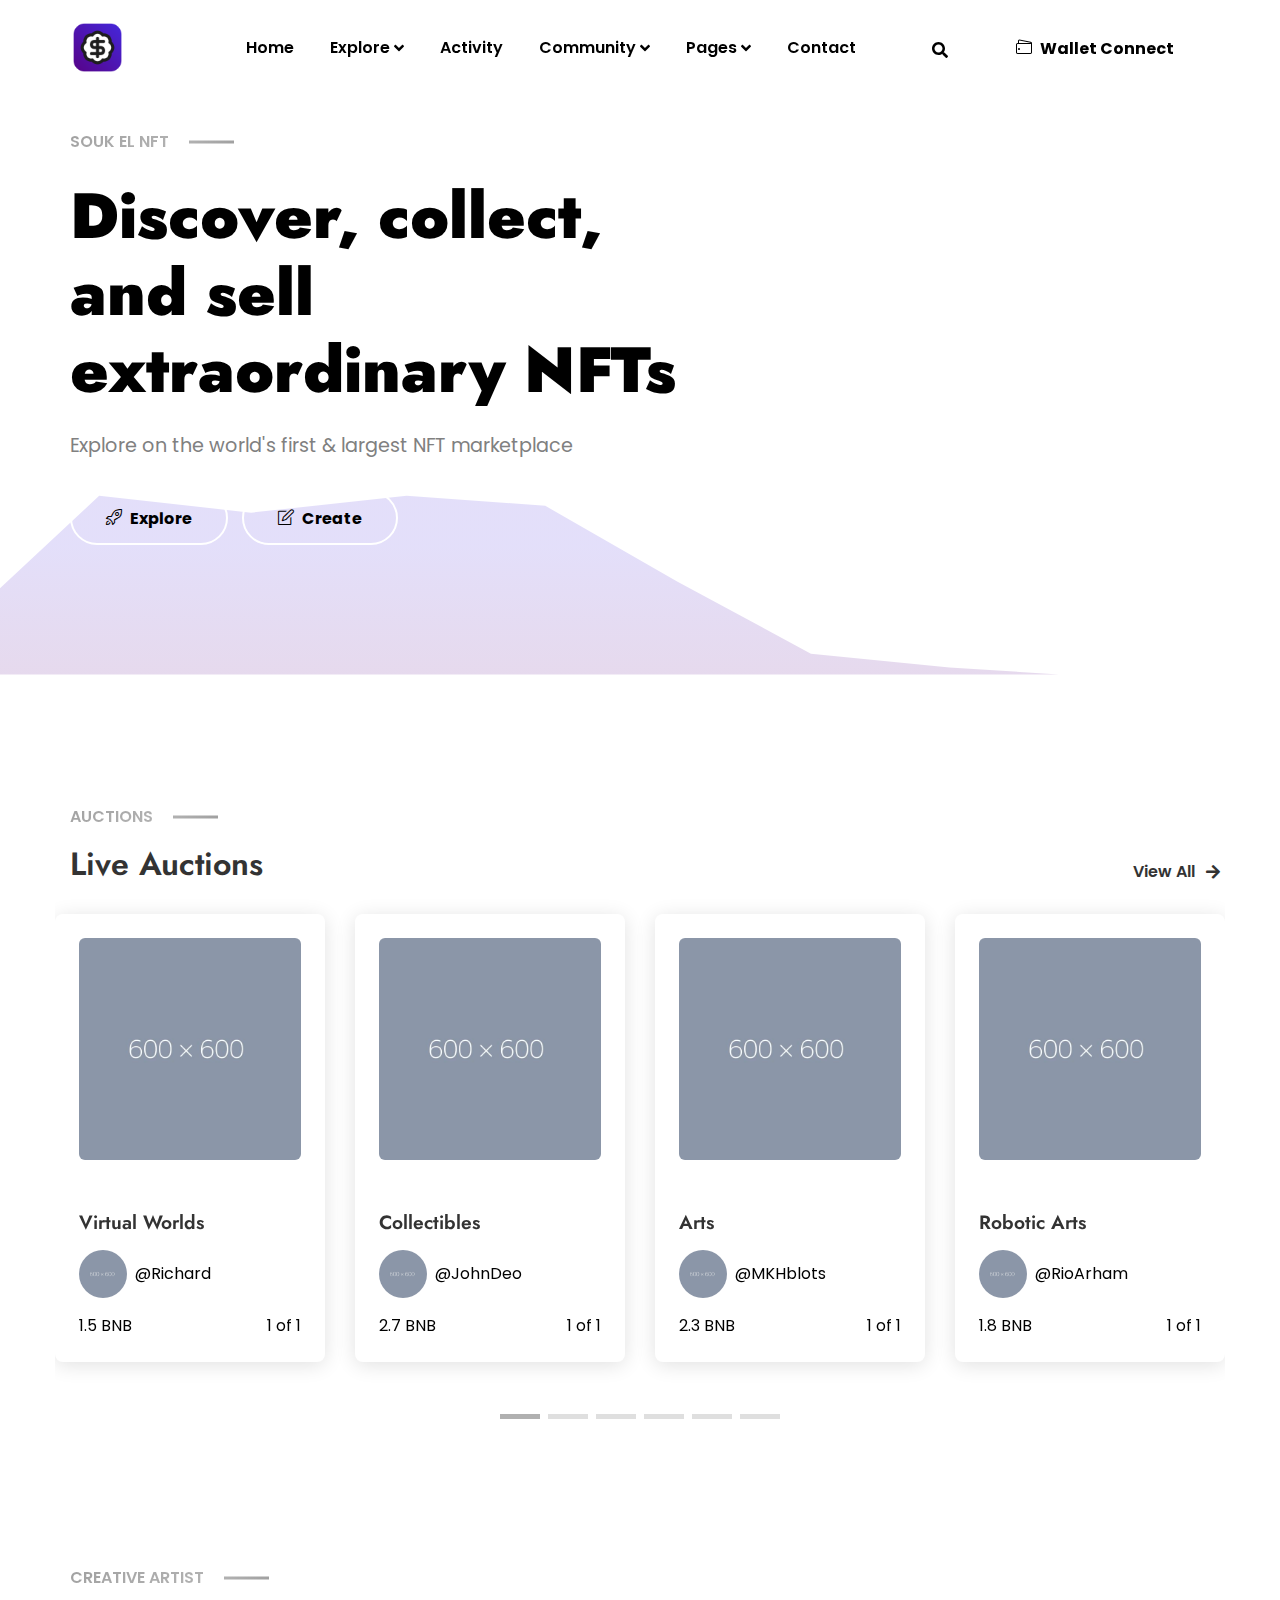
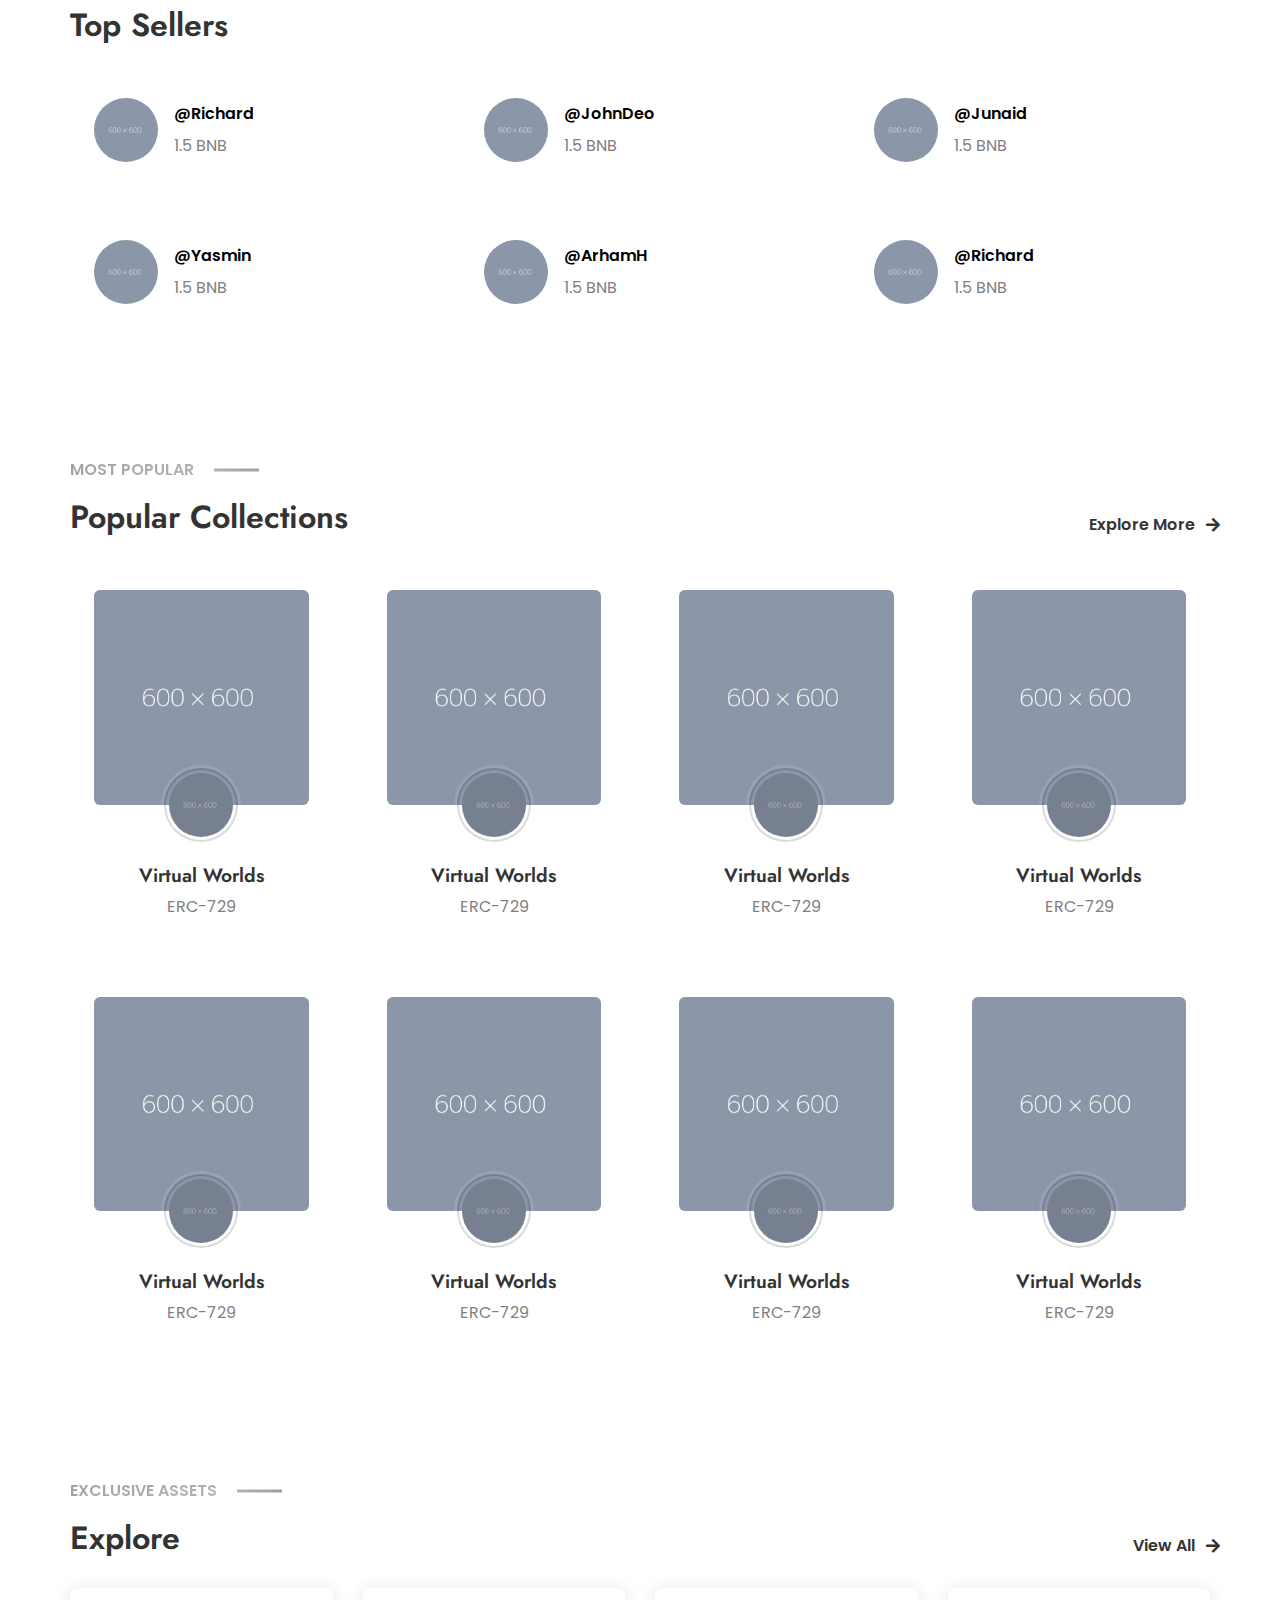
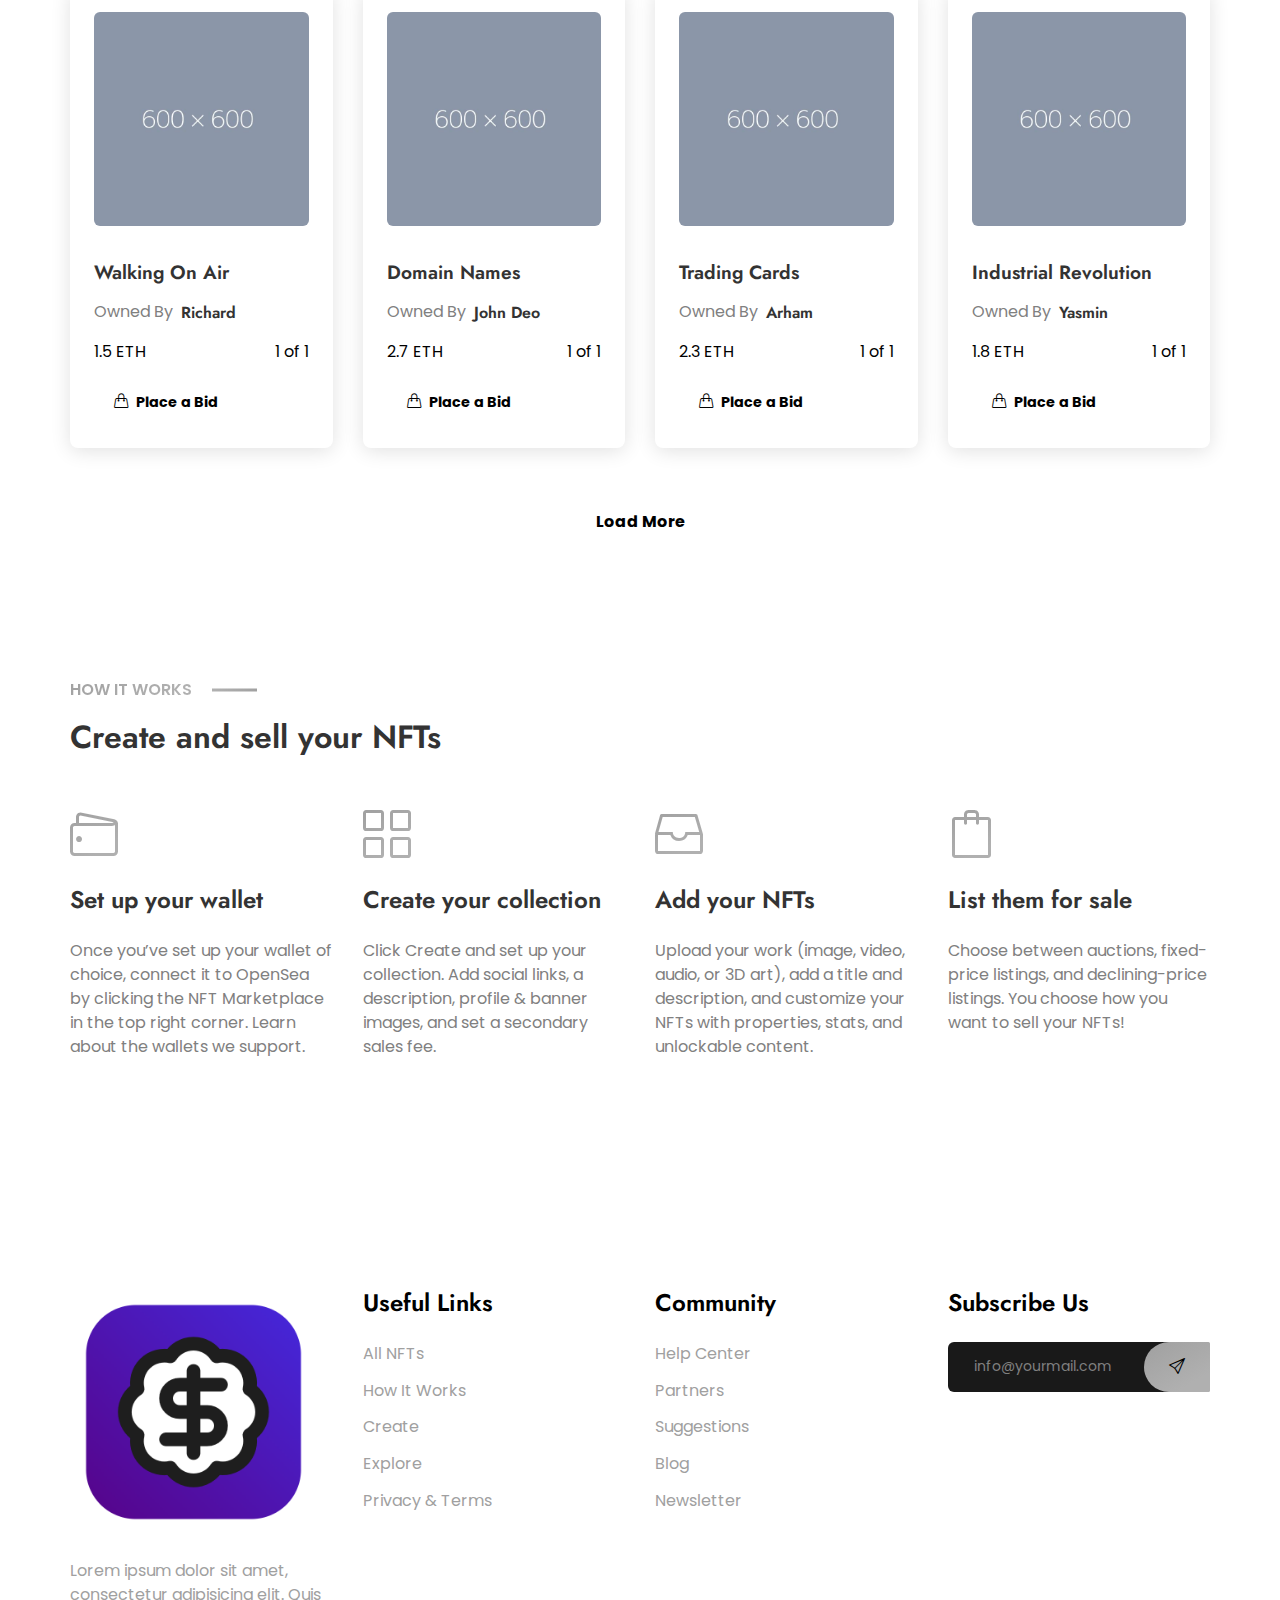
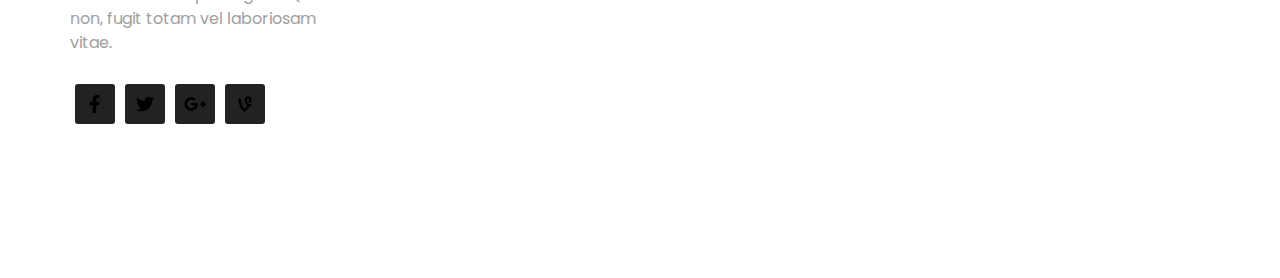
==== commit d3a7e7a4: "remove Flaticon font files and update template branding to Souk el NFT" ====
--- a/netstorm-template-v1.0/index.html
+++ b/netstorm-template-v1.0/index.html
@@ -9,7 +9,7 @@
     <!-- The above 4 meta tags *must* come first in the head; any other head content must come *after* these tags -->
 
     <!-- Title  -->
-    <title>NetStorm - NFT Marketplace HTML Template</title>
+    <title>Souk el NFT - ArtiTechs</title>
 
     <!-- Favicon  -->
     <link rel="icon" href="assets/img/favicon.png">
@@ -97,7 +97,8 @@
                             <ul class="dropdown-menu">
                                 <li class="nav-item"><a href="authors.html" class="nav-link">Authors</a></li>
                                 <li class="nav-item"><a href="author.html" class="nav-link">Author</a></li>
-                                <li class="nav-item"><a href="wallet-connect.html" class="nav-link">Wallet Connect</a></li>
+                                <li class="nav-item"><a href="wallet-connect.html" class="nav-link">Wallet Connect</a>
+                                </li>
                                 <li class="nav-item"><a href="create.html" class="nav-link">Create</a></li>
                                 <li class="nav-item"><a href="login.html" class="nav-link">Login</a></li>
                                 <li class="nav-item"><a href="signup.html" class="nav-link">Signup</a></li>
@@ -128,7 +129,8 @@
                     <!-- Navbar Action Button -->
                     <ul class="navbar-nav action">
                         <li class="nav-item ml-3">
-                            <a href="wallet-connect.html" class="btn ml-lg-auto btn-bordered-white"><i class="icon-wallet mr-md-2"></i>Wallet Connect</a>
+                            <a href="wallet-connect.html" class="btn ml-lg-auto btn-bordered-white"><i
+                                    class="icon-wallet mr-md-2"></i>Wallet Connect</a>
                         </li>
                     </ul>
                 </div>
@@ -141,13 +143,15 @@
             <div class="container">
                 <div class="row">
                     <div class="col-12 col-md-6 col-lg-7">
-                        <span>NetStorm</span>
+                        <span>Souk el NFT</span>
                         <h1 class="mt-4">Discover, collect, and sell extraordinary NFTs</h1>
                         <p>Explore on the world's first & largest NFT marketplace</p>
                         <!-- Buttons -->
                         <div class="button-group">
-                            <a class="btn btn-bordered-white" href="explore-1.html"><i class="icon-rocket mr-2"></i>Explore</a>
-                            <a class="btn btn-bordered-white" href="create.html"><i class="icon-note mr-2"></i>Create</a>
+                            <a class="btn btn-bordered-white" href="explore-1.html"><i
+                                    class="icon-rocket mr-2"></i>Explore</a>
+                            <a class="btn btn-bordered-white" href="create.html"><i
+                                    class="icon-note mr-2"></i>Create</a>
                         </div>
                     </div>
                 </div>
@@ -156,19 +160,23 @@
             <div class="shape">
                 <svg xmlns="http://www.w3.org/2000/svg" viewBox="0 0 1440 465" version="1.1">
                     <defs>
-                        <linearGradient x1="49.7965246%" y1="28.2355058%" x2="49.7778147%" y2="98.4657689%" id="linearGradient-1">
+                        <linearGradient x1="49.7965246%" y1="28.2355058%" x2="49.7778147%" y2="98.4657689%"
+                            id="linearGradient-1">
                             <stop stop-color="rgba(69,40,220, 0.15)" offset="0%" />
                             <stop stop-color="rgba(87,4,138, 0.15)" offset="100%" />
                         </linearGradient>
                     </defs>
                     <g id="Page-1" stroke="none" stroke-width="1" fill="none" fill-rule="evenodd">
                         <polygon points="" fill="url(#linearGradient-1)">
-                            <animate id="graph-animation" xmlns="http://www.w3.org/2000/svg" dur="2s" repeatCount="" attributeName="points" values="0,464 0,464 111.6,464 282.5,464 457.4,464 613.4,464 762.3,464 912.3,464 1068.2,464 1191.2,464 1328.1,464 1440.1,464 1440.1,464 0,464; 0,464 0,367 111.6,323.3 282.5,373 457.4,423.8 613.4,464 762.3,464 912.3,464 1068.2,464 1191.2,464 1328.1,464 1440.1,464 1440.1,464 0,464; 0,464 0,367 111.6,263 282.5,336.6 457.4,363.5 613.4,414.4 762.3,464 912.3,464 1068.2,464 1191.2,464 1328.1,464 1440.1,464 1440.1,464 0,464; 0,464 0,367 111.6,263 282.5,282 457.4,323.3 613.4,340 762.3,425.6 912.3,464 1068.2,464 1191.2,464 1328.1,464 1440.1,464 1440.1,464 0,464; 0,464 0,367 111.6,263 282.5,282 457.4,263 613.4,290.4 762.3,368 912.3,446.4 1068.2,464 1191.2,464 1328.1,464 1440.1,464 1440.1,464 0,464; 0,464 0,367 111.6,263 282.5,282 457.4,263 613.4,216 762.3,329.6 912.3,420 1068.2,427.6 1191.2,464 1328.1,464 1440.1,464 1440.1,464 0,464; 0,464 0,367 111.6,263 282.5,282 457.4,263 613.4,216 762.3,272 912.3,402.4 1068.2,373 1191.2,412 1328.1,464 1440.1,464 1440.1,464 0,464; 0,464 0,367 111.6,263 282.5,282 457.4,263 613.4,216 762.3,272 912.3,376 1068.2,336.6 1191.2,334 1328.1,404 1440.1,464 1440.1,464 0,464; 0,464 0,367 111.6,263 282.5,282 457.4,263 613.4,216 762.3,272 912.3,376 1068.2,282 1191.2,282 1328.1,314 1440.1,372.8 1440.1,464 0,464; 0,464 0,367 111.6,263 282.5,282 457.4,263 613.4,216 762.3,272 912.3,376 1068.2,282 1191.2,204 1328.1,254 1440.1,236 1440.1,464 0,464; 0,464 0,367 111.6,263 282.5,282 457.4,263 613.4,216 762.3,272 912.3,376 1068.2,282 1191.2,204 1328.1,164 1440.1,144.79999999999998 1440.1,464 0,464; 0,464 0,367 111.6,263 282.5,282 457.4,263 613.4,216 762.3,272 912.3,376 1068.2,282 1191.2,204 1328.1,164 1440.1,8 1440.1,464 0,464;" fill="freeze" />
+                            <animate id="graph-animation" xmlns="http://www.w3.org/2000/svg" dur="2s" repeatCount=""
+                                attributeName="points"
+                                values="0,464 0,464 111.6,464 282.5,464 457.4,464 613.4,464 762.3,464 912.3,464 1068.2,464 1191.2,464 1328.1,464 1440.1,464 1440.1,464 0,464; 0,464 0,367 111.6,323.3 282.5,373 457.4,423.8 613.4,464 762.3,464 912.3,464 1068.2,464 1191.2,464 1328.1,464 1440.1,464 1440.1,464 0,464; 0,464 0,367 111.6,263 282.5,336.6 457.4,363.5 613.4,414.4 762.3,464 912.3,464 1068.2,464 1191.2,464 1328.1,464 1440.1,464 1440.1,464 0,464; 0,464 0,367 111.6,263 282.5,282 457.4,323.3 613.4,340 762.3,425.6 912.3,464 1068.2,464 1191.2,464 1328.1,464 1440.1,464 1440.1,464 0,464; 0,464 0,367 111.6,263 282.5,282 457.4,263 613.4,290.4 762.3,368 912.3,446.4 1068.2,464 1191.2,464 1328.1,464 1440.1,464 1440.1,464 0,464; 0,464 0,367 111.6,263 282.5,282 457.4,263 613.4,216 762.3,329.6 912.3,420 1068.2,427.6 1191.2,464 1328.1,464 1440.1,464 1440.1,464 0,464; 0,464 0,367 111.6,263 282.5,282 457.4,263 613.4,216 762.3,272 912.3,402.4 1068.2,373 1191.2,412 1328.1,464 1440.1,464 1440.1,464 0,464; 0,464 0,367 111.6,263 282.5,282 457.4,263 613.4,216 762.3,272 912.3,376 1068.2,336.6 1191.2,334 1328.1,404 1440.1,464 1440.1,464 0,464; 0,464 0,367 111.6,263 282.5,282 457.4,263 613.4,216 762.3,272 912.3,376 1068.2,282 1191.2,282 1328.1,314 1440.1,372.8 1440.1,464 0,464; 0,464 0,367 111.6,263 282.5,282 457.4,263 613.4,216 762.3,272 912.3,376 1068.2,282 1191.2,204 1328.1,254 1440.1,236 1440.1,464 0,464; 0,464 0,367 111.6,263 282.5,282 457.4,263 613.4,216 762.3,272 912.3,376 1068.2,282 1191.2,204 1328.1,164 1440.1,144.79999999999998 1440.1,464 0,464; 0,464 0,367 111.6,263 282.5,282 457.4,263 613.4,216 762.3,272 912.3,376 1068.2,282 1191.2,204 1328.1,164 1440.1,8 1440.1,464 0,464;"
+                                fill="freeze" />
                         </polygon>
                     </g>
                 </svg>
             </div>
-		</section>
+        </section>
         <!-- ***** Hero Area End ***** -->
 
         <!-- ***** Live Auctions Area Start ***** -->
@@ -204,13 +212,15 @@
                                         <!-- Card Body -->
                                         <div class="card-body">
                                             <div class="countdown-times mb-3">
-                                                <div class='countdown d-flex justify-content-center' data-date="2021-12-09"></div>
+                                                <div class='countdown d-flex justify-content-center'
+                                                    data-date="2021-12-09"></div>
                                             </div>
                                             <a href="item-details.html">
                                                 <h5 class="mb-0">Virtual Worlds</h5>
                                             </a>
                                             <a class="seller d-flex align-items-center my-3" href="item-details.html">
-                                                <img class="avatar-sm rounded-circle" src="assets/img/content/avatar_1.jpg" alt="">
+                                                <img class="avatar-sm rounded-circle"
+                                                    src="assets/img/content/avatar_1.jpg" alt="">
                                                 <span class="ml-2">@Richard</span>
                                             </a>
                                             <div class="card-bottom d-flex justify-content-between">
@@ -234,13 +244,15 @@
                                         <!-- Card Body -->
                                         <div class="card-body">
                                             <div class="countdown-times mb-3">
-                                                <div class='countdown d-flex justify-content-center' data-date="2021-10-05"></div>
+                                                <div class='countdown d-flex justify-content-center'
+                                                    data-date="2021-10-05"></div>
                                             </div>
                                             <a href="item-details.html">
                                                 <h5 class="mb-0">Collectibles</h5>
                                             </a>
                                             <a class="seller d-flex align-items-center my-3" href="item-details.html">
-                                                <img class="avatar-sm rounded-circle" src="assets/img/content/avatar_2.jpg" alt="">
+                                                <img class="avatar-sm rounded-circle"
+                                                    src="assets/img/content/avatar_2.jpg" alt="">
                                                 <span class="ml-2">@JohnDeo</span>
                                             </a>
                                             <div class="card-bottom d-flex justify-content-between">
@@ -264,13 +276,15 @@
                                         <!-- Card Body -->
                                         <div class="card-body">
                                             <div class="countdown-times mb-3">
-                                                <div class='countdown d-flex justify-content-center' data-date="2021-09-15"></div>
+                                                <div class='countdown d-flex justify-content-center'
+                                                    data-date="2021-09-15"></div>
                                             </div>
                                             <a href="item-details.html">
                                                 <h5 class="mb-0">Arts</h5>
                                             </a>
                                             <a class="seller d-flex align-items-center my-3" href="item-details.html">
-                                                <img class="avatar-sm rounded-circle" src="assets/img/content/avatar_3.jpg" alt="">
+                                                <img class="avatar-sm rounded-circle"
+                                                    src="assets/img/content/avatar_3.jpg" alt="">
                                                 <span class="ml-2">@MKHblots</span>
                                             </a>
                                             <div class="card-bottom d-flex justify-content-between">
@@ -294,13 +308,15 @@
                                         <!-- Card Body -->
                                         <div class="card-body">
                                             <div class="countdown-times mb-3">
-                                                <div class='countdown d-flex justify-content-center' data-date="2021-12-29"></div>
+                                                <div class='countdown d-flex justify-content-center'
+                                                    data-date="2021-12-29"></div>
                                             </div>
                                             <a href="item-details.html">
                                                 <h5 class="mb-0">Robotic Arts</h5>
                                             </a>
                                             <a class="seller d-flex align-items-center my-3" href="item-details.html">
-                                                <img class="avatar-sm rounded-circle" src="assets/img/content/avatar_4.jpg" alt="">
+                                                <img class="avatar-sm rounded-circle"
+                                                    src="assets/img/content/avatar_4.jpg" alt="">
                                                 <span class="ml-2">@RioArham</span>
                                             </a>
                                             <div class="card-bottom d-flex justify-content-between">
@@ -324,13 +340,15 @@
                                         <!-- Card Body -->
                                         <div class="card-body">
                                             <div class="countdown-times mb-3">
-                                                <div class='countdown d-flex justify-content-center' data-date="2022-01-24"></div>
+                                                <div class='countdown d-flex justify-content-center'
+                                                    data-date="2022-01-24"></div>
                                             </div>
                                             <a href="item-details.html">
                                                 <h5 class="mb-0">Design Illusions</h5>
                                             </a>
                                             <a class="seller d-flex align-items-center my-3" href="item-details.html">
-                                                <img class="avatar-sm rounded-circle" src="assets/img/content/avatar_5.jpg" alt="">
+                                                <img class="avatar-sm rounded-circle"
+                                                    src="assets/img/content/avatar_5.jpg" alt="">
                                                 <span class="ml-2">@ArtNox</span>
                                             </a>
                                             <div class="card-bottom d-flex justify-content-between">
@@ -354,13 +372,15 @@
                                         <!-- Card Body -->
                                         <div class="card-body">
                                             <div class="countdown-times mb-3">
-                                                <div class='countdown d-flex justify-content-center' data-date="2022-03-30"></div>
+                                                <div class='countdown d-flex justify-content-center'
+                                                    data-date="2022-03-30"></div>
                                             </div>
                                             <a href="item-details.html">
                                                 <h5 class="mb-0">Design Illusions</h5>
                                             </a>
                                             <a class="seller d-flex align-items-center my-3" href="item-details.html">
-                                                <img class="avatar-sm rounded-circle" src="assets/img/content/avatar_6.jpg" alt="">
+                                                <img class="avatar-sm rounded-circle"
+                                                    src="assets/img/content/avatar_6.jpg" alt="">
                                                 <span class="ml-2">@ArtNox</span>
                                             </a>
                                             <div class="card-bottom d-flex justify-content-between">
@@ -754,7 +774,8 @@
                                         <span>1.5 ETH</span>
                                         <span>1 of 1</span>
                                     </div>
-                                    <a class="btn btn-bordered-white btn-smaller mt-3" href="login.html"><i class="icon-handbag mr-2"></i>Place a Bid</a>
+                                    <a class="btn btn-bordered-white btn-smaller mt-3" href="login.html"><i
+                                            class="icon-handbag mr-2"></i>Place a Bid</a>
                                 </div>
                             </div>
                         </div>
@@ -783,7 +804,8 @@
                                         <span>2.7 ETH</span>
                                         <span>1 of 1</span>
                                     </div>
-                                    <a class="btn btn-bordered-white btn-smaller mt-3" href="login.html"><i class="icon-handbag mr-2"></i>Place a Bid</a>
+                                    <a class="btn btn-bordered-white btn-smaller mt-3" href="login.html"><i
+                                            class="icon-handbag mr-2"></i>Place a Bid</a>
                                 </div>
                             </div>
                         </div>
@@ -812,7 +834,8 @@
                                         <span>2.3 ETH</span>
                                         <span>1 of 1</span>
                                     </div>
-                                    <a class="btn btn-bordered-white btn-smaller mt-3" href="login.html"><i class="icon-handbag mr-2"></i>Place a Bid</a>
+                                    <a class="btn btn-bordered-white btn-smaller mt-3" href="login.html"><i
+                                            class="icon-handbag mr-2"></i>Place a Bid</a>
                                 </div>
                             </div>
                         </div>
@@ -841,7 +864,8 @@
                                         <span>1.8 ETH</span>
                                         <span>1 of 1</span>
                                     </div>
-                                    <a class="btn btn-bordered-white btn-smaller mt-3" href="login.html"><i class="icon-handbag mr-2"></i>Place a Bid</a>
+                                    <a class="btn btn-bordered-white btn-smaller mt-3" href="login.html"><i
+                                            class="icon-handbag mr-2"></i>Place a Bid</a>
                                 </div>
                             </div>
                         </div>
@@ -870,7 +894,8 @@
                                         <span>1.7 ETH</span>
                                         <span>1 of 1</span>
                                     </div>
-                                    <a class="btn btn-bordered-white btn-smaller mt-3" href="login.html"><i class="icon-handbag mr-2"></i>Place a Bid</a>
+                                    <a class="btn btn-bordered-white btn-smaller mt-3" href="login.html"><i
+                                            class="icon-handbag mr-2"></i>Place a Bid</a>
                                 </div>
                             </div>
                         </div>
@@ -899,7 +924,8 @@
                                         <span>1.7 ETH</span>
                                         <span>1 of 1</span>
                                     </div>
-                                    <a class="btn btn-bordered-white btn-smaller mt-3" href="login.html"><i class="icon-handbag mr-2"></i>Place a Bid</a>
+                                    <a class="btn btn-bordered-white btn-smaller mt-3" href="login.html"><i
+                                            class="icon-handbag mr-2"></i>Place a Bid</a>
                                 </div>
                             </div>
                         </div>
@@ -928,7 +954,8 @@
                                         <span>3.2 ETH</span>
                                         <span>1 of 1</span>
                                     </div>
-                                    <a class="btn btn-bordered-white btn-smaller mt-3" href="login.html"><i class="icon-handbag mr-2"></i>Place a Bid</a>
+                                    <a class="btn btn-bordered-white btn-smaller mt-3" href="login.html"><i
+                                            class="icon-handbag mr-2"></i>Place a Bid</a>
                                 </div>
                             </div>
                         </div>
@@ -957,7 +984,8 @@
                                         <span>0.69 ETH</span>
                                         <span>1 of 1</span>
                                     </div>
-                                    <a class="btn btn-bordered-white btn-smaller mt-3" href="login.html"><i class="icon-handbag mr-2"></i>Place a Bid</a>
+                                    <a class="btn btn-bordered-white btn-smaller mt-3" href="login.html"><i
+                                            class="icon-handbag mr-2"></i>Place a Bid</a>
                                 </div>
                             </div>
                         </div>
@@ -986,7 +1014,8 @@
                                         <span>1.7 ETH</span>
                                         <span>1 of 1</span>
                                     </div>
-                                    <a class="btn btn-bordered-white btn-smaller mt-3" href="login.html"><i class="icon-handbag mr-2"></i>Place a Bid</a>
+                                    <a class="btn btn-bordered-white btn-smaller mt-3" href="login.html"><i
+                                            class="icon-handbag mr-2"></i>Place a Bid</a>
                                 </div>
                             </div>
                         </div>
@@ -1015,7 +1044,8 @@
                                         <span>1.7 ETH</span>
                                         <span>1 of 1</span>
                                     </div>
-                                    <a class="btn btn-bordered-white btn-smaller mt-3" href="login.html"><i class="icon-handbag mr-2"></i>Place a Bid</a>
+                                    <a class="btn btn-bordered-white btn-smaller mt-3" href="login.html"><i
+                                            class="icon-handbag mr-2"></i>Place a Bid</a>
                                 </div>
                             </div>
                         </div>
@@ -1044,7 +1074,8 @@
                                         <span>3.2 ETH</span>
                                         <span>1 of 1</span>
                                     </div>
-                                    <a class="btn btn-bordered-white btn-smaller mt-3" href="item-details.html"><i class="icon-handbag mr-2"></i>Place a Bid</a>
+                                    <a class="btn btn-bordered-white btn-smaller mt-3" href="item-details.html"><i
+                                            class="icon-handbag mr-2"></i>Place a Bid</a>
                                 </div>
                             </div>
                         </div>
@@ -1073,7 +1104,8 @@
                                         <span>0.69 ETH</span>
                                         <span>1 of 1</span>
                                     </div>
-                                    <a class="btn btn-bordered-white btn-smaller mt-3" href="login.html"><i class="icon-handbag mr-2"></i>Place a Bid</a>
+                                    <a class="btn btn-bordered-white btn-smaller mt-3" href="login.html"><i
+                                            class="icon-handbag mr-2"></i>Place a Bid</a>
                                 </div>
                             </div>
                         </div>
@@ -1108,7 +1140,8 @@
                         <div class="single-work">
                             <i class="icons icon-wallet text-effect"></i>
                             <h4>Set up your wallet</h4>
-                            <p>Once you’ve set up your wallet of choice, connect it to OpenSea by clicking the NFT Marketplace in the top right corner. Learn about the wallets we support.</p>
+                            <p>Once you’ve set up your wallet of choice, connect it to OpenSea by clicking the NFT
+                                Marketplace in the top right corner. Learn about the wallets we support.</p>
                         </div>
                     </div>
                     <div class="col-12 col-sm-6 col-lg-3 item">
@@ -1116,7 +1149,8 @@
                         <div class="single-work">
                             <i class="icons icon-grid text-effect"></i>
                             <h4>Create your collection</h4>
-                            <p>Click Create and set up your collection. Add social links, a description, profile & banner images, and set a secondary sales fee.</p>
+                            <p>Click Create and set up your collection. Add social links, a description, profile &
+                                banner images, and set a secondary sales fee.</p>
                         </div>
                     </div>
                     <div class="col-12 col-sm-6 col-lg-3 item">
@@ -1124,7 +1158,8 @@
                         <div class="single-work">
                             <i class="icons icon-drawer text-effect"></i>
                             <h4>Add your NFTs</h4>
-                            <p>Upload your work (image, video, audio, or 3D art), add a title and description, and customize your NFTs with properties, stats, and unlockable content.</p>
+                            <p>Upload your work (image, video, audio, or 3D art), add a title and description, and
+                                customize your NFTs with properties, stats, and unlockable content.</p>
                         </div>
                     </div>
                     <div class="col-12 col-sm-6 col-lg-3 item">
@@ -1132,7 +1167,8 @@
                         <div class="single-work">
                             <i class="icons icon-bag text-effect"></i>
                             <h4>List them for sale</h4>
-                            <p>Choose between auctions, fixed-price listings, and declining-price listings. You choose how you want to sell your NFTs!</p>
+                            <p>Choose between auctions, fixed-price listings, and declining-price listings. You choose
+                                how you want to sell your NFTs!</p>
                         </div>
                     </div>
                 </div>
@@ -1153,7 +1189,8 @@
                                 <a class="navbar-brand" href="index.html">
                                     <img src="assets/img/logo/logo.png" alt="">
                                 </a>
-                                <p>Lorem ipsum dolor sit amet, consectetur adipisicing elit. Quis non, fugit totam vel laboriosam vitae.</p>
+                                <p>Lorem ipsum dolor sit amet, consectetur adipisicing elit. Quis non, fugit totam vel
+                                    laboriosam vitae.</p>
                                 <!-- Social Icons -->
                                 <div class="social-icons d-flex">
                                     <a class="facebook" href="#">
@@ -1224,11 +1261,9 @@
                     <div class="row">
                         <div class="col-12">
                             <!-- Copyright Area -->
-                            <div class="copyright-area d-flex flex-wrap justify-content-center justify-content-sm-between text-center py-4">
+                            <div
+                                class="copyright-area d-flex flex-wrap justify-content-center justify-content-sm-between text-center py-4">
                                 <!-- Copyright Left -->
-                                <div class="copyright-left">&copy;2021 NetStorm, All Rights Reserved.</div>
-                                <!-- Copyright Right -->
-                                <div class="copyright-right">Made with <i class="fas fa-heart"></i> By <a href="#">Themeland</a></div>
                             </div>
                         </div>
                     </div>
--- a/netstorm-template-v1.0/assets/css/style.css
+++ b/netstorm-template-v1.0/assets/css/style.css
@@ -68,33 +68,33 @@
   --h6-weight: 600;
   --p-size: 1rem;
   --p-weight: 400;
-  --header-bg-color: #121117;
+   --header-bg-color: #ffffff;
   --nav-brand-height: 55px;
-  --top-nav-item-color: #f5f5f5;
-  --nav-item-color: #121117;
-  --primary-color: #4528DC;
-  --secondary-color: #57048A;
-  --white-color: #f9f9f9;
-  --black-color: #040402;
-  --grey-color: #f3f5f7;
-  --dark-grey-color: #191919;
-  --primary-t-color: #f5f5f5;
-  --secondary-t-color: #f5f5f5;
-  --primary-p-color: #8E8E8E;
-  --secondary-p-color: #E1E1E1;
-  --primary-b-color: #f5f5f5;
+  --top-nav-item-color: #333333;
+  --nav-item-color: #333333;
+  --primary-color: #b0b0b0;
+  --secondary-color: #a0a0a0;
+  --white-color: #000;
+  --black-color: #fff;
+  --grey-color: #d0d0d0;
+  --dark-grey-color: #707070;
+  --primary-t-color: #333333;
+  --secondary-t-color: #333333;
+  --primary-p-color: #808080;
+  --secondary-p-color: #a0a0a0;
+  --primary-b-color: #ffffff;
   --primary-l-color: rgba(0, 0, 0, .12);
   --secondary-l-color: rgba(255, 255, 255, 0.12);
   --valid-color: #007a4d;
   --invalid-color: #e34f4f;
-  --primary-bg-color: #09080D;
-  --primary-bg-color-2: #eeeeee;
-  --primary-bg-color-3: #e5e5e5;
-  --secondary-bg-color: #040402;
-  --secondary-bg-color-2: #111111;
-  --secondary-bg-color-3: #191919;
-  --card-bg-color: #111111;
-  --footer-bg-color: #121117;
+  --primary-bg-color: #ffffff;
+  --primary-bg-color-2: #f0f0f0;
+  --primary-bg-color-3: #e0e0e0;
+  --secondary-bg-color: #ffffff;
+  --secondary-bg-color-2: #f0f0f0;
+  --secondary-bg-color-3: #e0e0e0;
+  --card-bg-color: #ffffff;
+  --footer-bg-color: #ffffff;
 }
 
 /* #endregion Root */
@@ -1103,80 +1103,7 @@
   left: 50%;
   -webkit-transform: translateX(-50%);
           transform: translateX(-50%);
-}
-
-.bg-shape {
-  position: absolute;
-  height: 60%;
-  width: 55%;
-  top: 35%;
-  right: -5%;
-  -webkit-transform: translateY(-50%);
-          transform: translateY(-50%);
-  z-index: -1;
-}
-
-@media (max-width: 767px) {
-  .bg-shape {
-    height: 80%;
-    width: 80%;
-    top: 40%;
-    left: 50%;
-    -webkit-transform: translateX(-50%);
-            transform: translateX(-50%);
-  }
-}
-
-@media (max-width: 575px) {
-  .bg-shape {
-    height: 100%;
-    width: 100%;
-    top: 70%;
-  }
-}
-
-.shape-bottom {
-  position: absolute;
-  top: auto;
-  bottom: -1px;
-  left: 0;
-  right: 0;
-  z-index: -1;
-}
-
-.bg-grey {
-  background-color: var(--grey-color);
-}
-
-.bg-grey input, .bg-grey textarea {
-  background-color: var(--white-color);
-}
-
-.breadcrumb-area {
-  background: rgba(0, 0, 0, 0) url("../img/bg/inner_bg.jpg") no-repeat scroll top center/cover;
-}
-
-.breadcrumb-area.bg-overlay::after {
-  opacity: 0.89;
-}
-
-.bg-dark {
-  background-color: #121212 !important;
-}
-
-/* #endregion Helper Class */
-/*----------------------------------------------
-7. Header
-----------------------------------------------*/
-/* #region Header */
-header {
-  position: relative;
-  z-index: 999;
-}
-
-header .navbar-sticky {
-  top: 0;
-  background-color: var(--header-bg-color);
+}color);
   -webkit-box-shadow: 0 2px 28px 0 rgba(0, 0, 0, 0.09);
           box-shadow: 0 2px 28px 0 rgba(0, 0, 0, 0.09);
   -webkit-transition: all 0.15s ease-out 0s !important;
